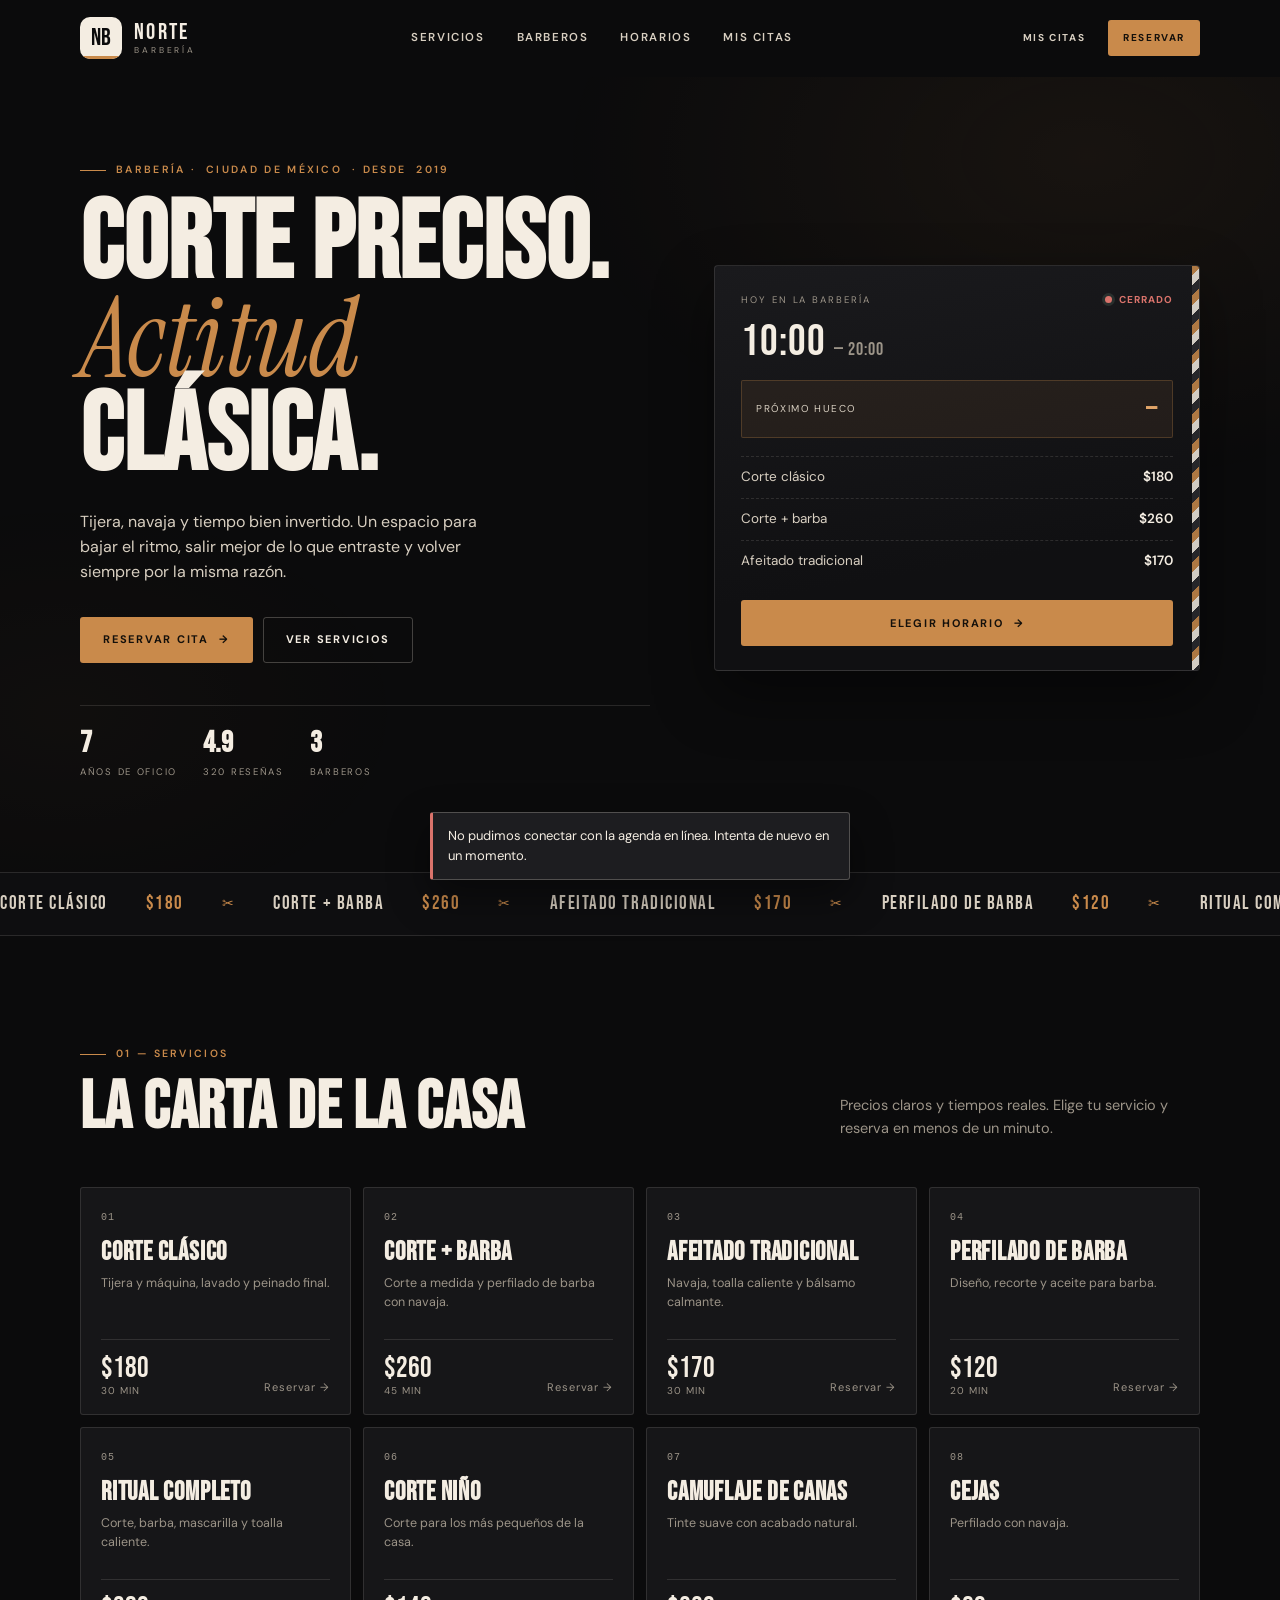
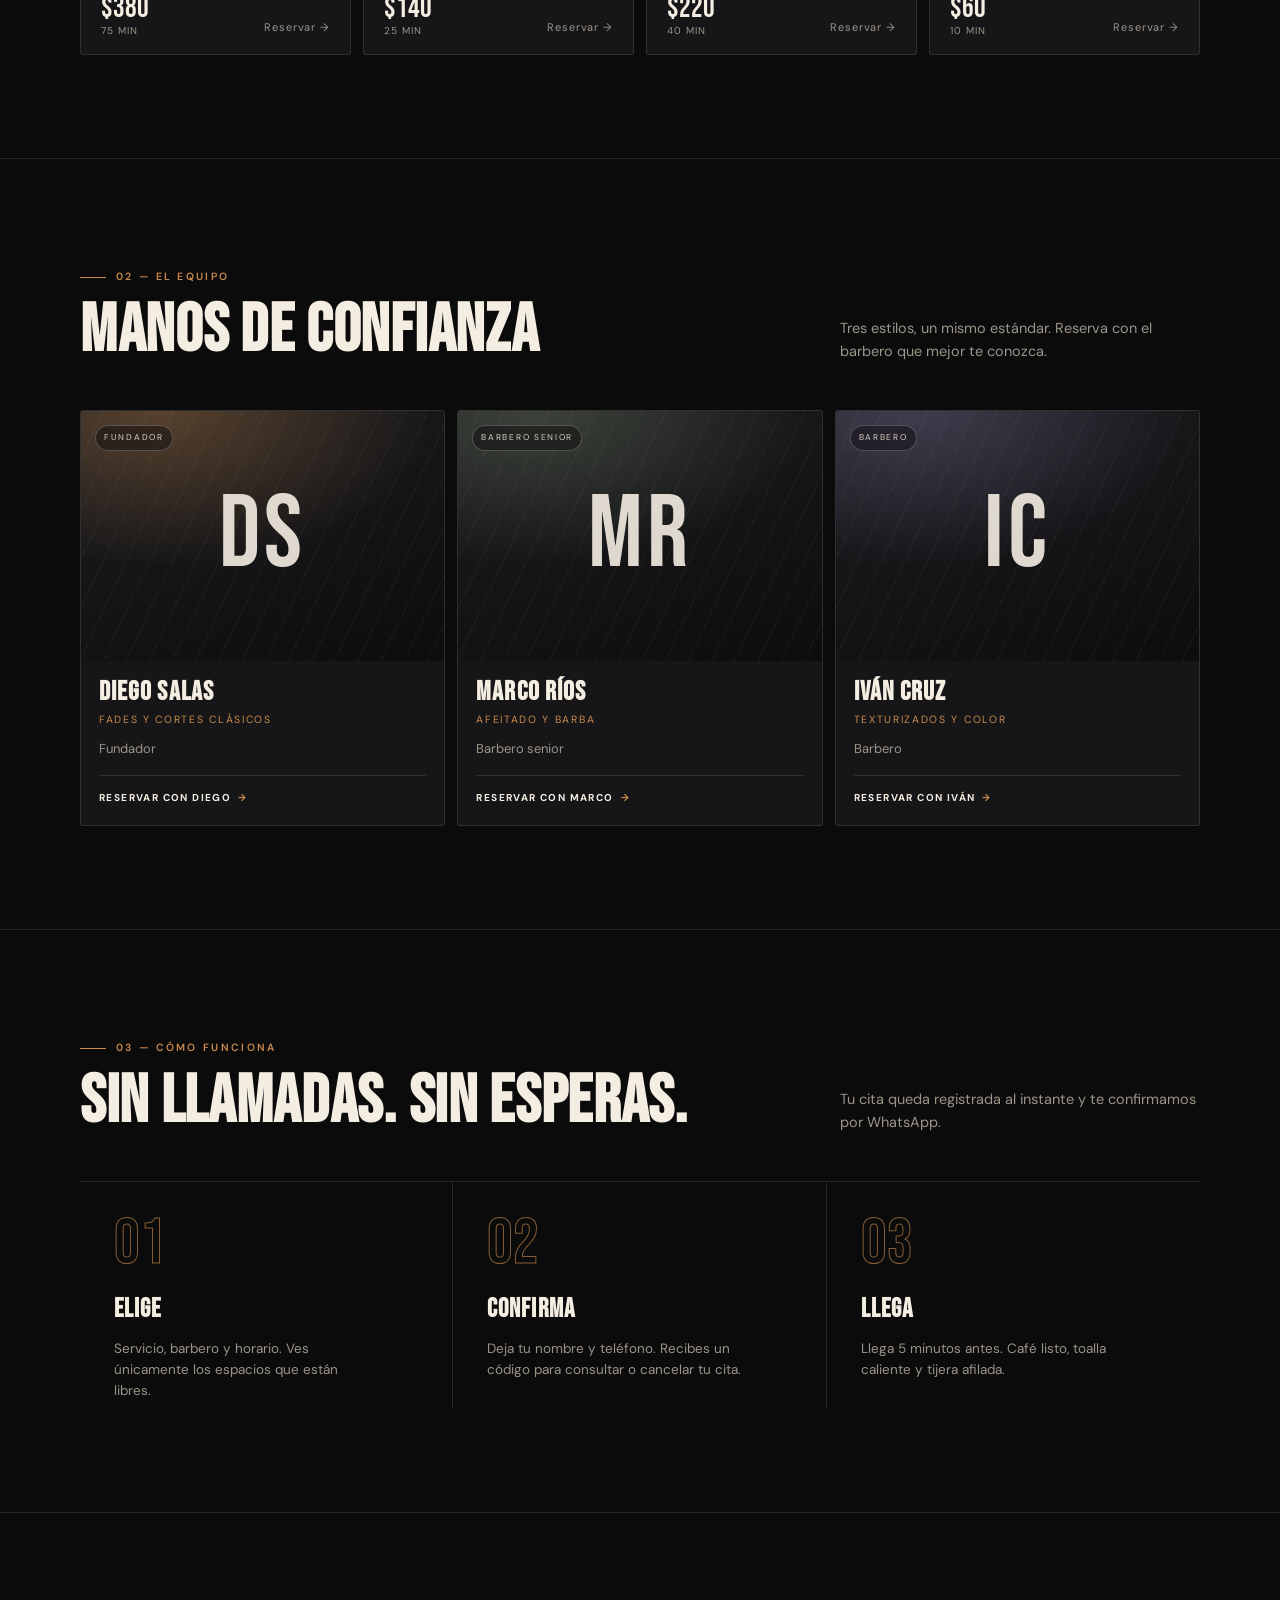
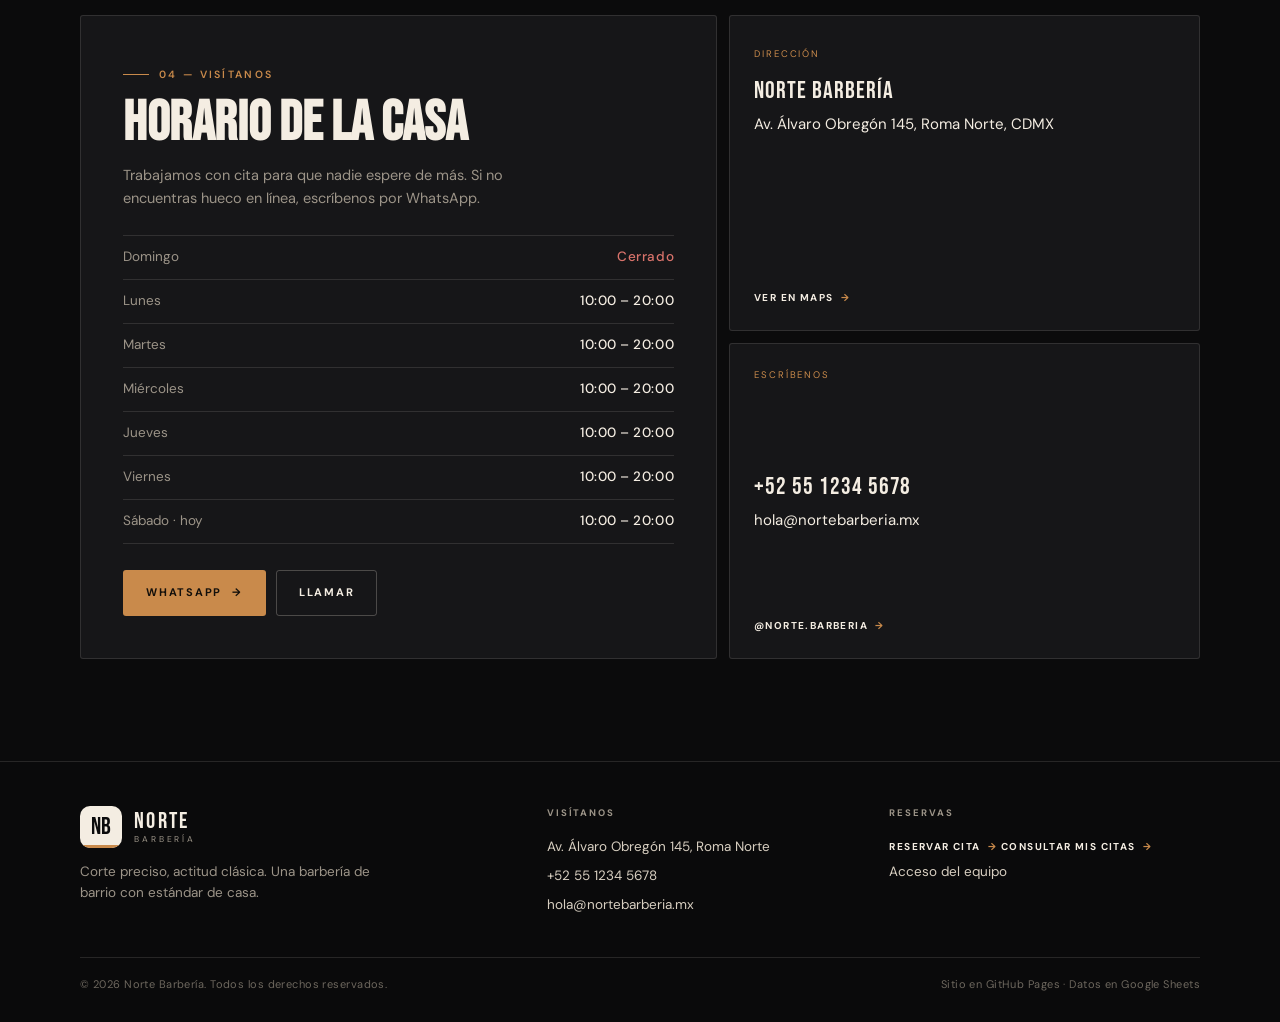
==== index.html @ d514ae1e "Conectar sitio con Google Sheets" ====
<!DOCTYPE html>
<html lang="es">
<head>
  <meta charset="UTF-8">
  <meta name="viewport" content="width=device-width, initial-scale=1, viewport-fit=cover">
  <title>Norte Barbería — Reserva tu corte en Roma Norte, CDMX</title>
  <meta name="description" content="Barbería en Roma Norte. Cortes clásicos, fades, barba y afeitado tradicional. Reserva en línea en menos de un minuto.">
  <meta name="theme-color" content="#0b0b0c">
  <link rel="icon" href="assets/favicon.svg" type="image/svg+xml">
  <link rel="preconnect" href="https://fonts.googleapis.com">
  <link rel="preconnect" href="https://fonts.gstatic.com" crossorigin>
  <link href="https://fonts.googleapis.com/css2?family=Bebas+Neue&family=DM+Sans:wght@300;400;500;600;700&family=Instrument+Serif:ital@0;1&display=swap" rel="stylesheet">
  <link rel="stylesheet" href="css/styles.css?v=20261113">
</head>
<body>
  <a class="sr-only" href="#inicio">Saltar al contenido</a>

  <header class="site-header" id="site-header">
    <div class="container site-header__inner">
      <a class="brand" href="#inicio" aria-label="Norte Barbería, inicio">
        <span class="brand__mark" aria-hidden="true">NB</span>
        <span class="brand__text">
          <span class="brand__name">NORTE</span>
          <span class="brand__sub">BARBERÍA</span>
        </span>
      </a>

      <nav class="site-nav" id="site-nav" aria-label="Navegación principal">
        <a class="site-nav__link" href="#servicios">Servicios</a>
        <a class="site-nav__link" href="#barberos">Barberos</a>
        <a class="site-nav__link" href="#horarios">Horarios</a>
        <button class="site-nav__link" type="button" data-open-lookup>Mis citas</button>
      </nav>

      <div class="header-actions">
        <button class="btn btn--ghost btn--sm" type="button" data-open-lookup>Mis citas</button>
        <button class="btn btn--primary btn--sm" type="button" data-open-booking>Reservar</button>
        <button class="nav-toggle" id="nav-toggle" type="button" aria-label="Abrir menú" aria-expanded="false" aria-controls="site-nav">
          <span aria-hidden="true"></span>
        </button>
      </div>
    </div>
  </header>

  <main>
    <!-- HERO -->
    <section class="hero" id="inicio">
      <div class="container hero__grid">
        <div>
          <span class="eyebrow" data-reveal>Barbería · <span data-config="ciudad">Ciudad de México</span> · desde <span data-config="anio">2019</span></span>
          <h1 class="hero__title" data-reveal>Corte preciso.<br><em>Actitud</em> clásica.</h1>
          <p class="hero__lead" data-reveal>
            Tijera, navaja y tiempo bien invertido. Un espacio para bajar el ritmo,
            salir mejor de lo que entraste y volver siempre por la misma razón.
          </p>
          <div class="hero__actions" data-reveal>
            <button class="btn btn--primary" type="button" data-open-booking>
              Reservar cita <span class="btn__arrow" aria-hidden="true">→</span>
            </button>
            <a class="btn btn--outline" href="#servicios">Ver servicios</a>
          </div>
          <div class="hero__meta" data-reveal>
            <div class="hero__stat"><strong id="stat-years">6</strong><span>Años de oficio</span></div>
            <div class="hero__stat"><strong>4.9</strong><span>320 reseñas</span></div>
            <div class="hero__stat"><strong id="stat-barbers">3</strong><span>Barberos</span></div>
          </div>
        </div>

        <aside class="hero-card" data-reveal aria-label="Estado de la barbería">
          <div class="hero-card__top">
            <span class="hero-card__label">Hoy en la barbería</span>
            <span class="status-dot status-dot--open" id="hero-status">Abierto</span>
          </div>
          <div class="hero-card__hours" id="hero-hours">10:00 <small>— 20:00</small></div>
          <div class="hero-card__next">
            <span>Próximo hueco</span>
            <strong id="hero-next">—</strong>
          </div>
          <div class="hero-card__list" id="hero-services"></div>
          <button class="btn btn--primary btn--block" type="button" data-open-booking>
            Elegir horario <span class="btn__arrow" aria-hidden="true">→</span>
          </button>
        </aside>
      </div>
    </section>

    <!-- TICKER -->
    <div class="ticker" aria-hidden="true">
      <div class="ticker__track" id="ticker-track"></div>
    </div>

    <!-- SERVICIOS -->
    <section class="section" id="servicios">
      <div class="container">
        <div class="section-head">
          <div>
            <span class="eyebrow">01 — Servicios</span>
            <h2>La carta de la casa</h2>
          </div>
          <p>Precios claros y tiempos reales. Elige tu servicio y reserva en menos de un minuto.</p>
        </div>
        <div class="services-grid" id="services-grid" data-reveal></div>
      </div>
    </section>

    <!-- BARBEROS -->
    <section class="section section--line" id="barberos">
      <div class="container">
        <div class="section-head">
          <div>
            <span class="eyebrow">02 — El equipo</span>
            <h2>Manos de confianza</h2>
          </div>
          <p>Tres estilos, un mismo estándar. Reserva con el barbero que mejor te conozca.</p>
        </div>
        <div class="barbers-grid" id="barbers-grid" data-reveal></div>
      </div>
    </section>

    <!-- CÓMO FUNCIONA -->
    <section class="section section--line" id="como-funciona">
      <div class="container">
        <div class="section-head">
          <div>
            <span class="eyebrow">03 — Cómo funciona</span>
            <h2>Sin llamadas. Sin esperas.</h2>
          </div>
          <p>Tu cita queda registrada al instante y te confirmamos por WhatsApp.</p>
        </div>
        <div class="steps" data-reveal>
          <div class="step">
            <div class="step__num">01</div>
            <h3>Elige</h3>
            <p>Servicio, barbero y horario. Ves únicamente los espacios que están libres.</p>
          </div>
          <div class="step">
            <div class="step__num">02</div>
            <h3>Confirma</h3>
            <p>Deja tu nombre y teléfono. Recibes un código para consultar o cancelar tu cita.</p>
          </div>
          <div class="step">
            <div class="step__num">03</div>
            <h3>Llega</h3>
            <p>Llega 5 minutos antes. Café listo, toalla caliente y tijera afilada.</p>
          </div>
        </div>
      </div>
    </section>

    <!-- HORARIOS / CONTACTO -->
    <section class="section section--line" id="horarios">
      <div class="container">
        <div class="contact-grid">
          <div class="contact-panel" data-reveal>
            <span class="eyebrow">04 — Visítanos</span>
            <h2 style="margin-top:14px">Horario de la casa</h2>
            <p>Trabajamos con cita para que nadie espere de más. Si no encuentras hueco en línea, escríbenos por WhatsApp.</p>
            <div class="hours" id="hours-list"></div>
            <div class="contact-actions">
              <a class="btn btn--primary" id="whatsapp-link" href="#" target="_blank" rel="noopener">
                WhatsApp <span class="btn__arrow" aria-hidden="true">→</span>
              </a>
              <a class="btn btn--outline" id="phone-link" href="tel:+525512345678">Llamar</a>
            </div>
          </div>

          <div class="contact-aside" data-reveal>
            <div class="contact-block">
              <div>
                <span class="contact-block__label">Dirección</span>
                <div class="contact-block__value" style="margin-top:8px">
                  <strong>Norte Barbería</strong>
                  <span data-config="direccion">Av. Álvaro Obregón 145, Roma Norte, CDMX</span>
                </div>
              </div>
              <a class="link-arrow" data-config-link="maps" href="https://maps.google.com" target="_blank" rel="noopener">Ver en Maps</a>
            </div>
            <div class="contact-block">
              <span class="contact-block__label">Escríbenos</span>
              <div class="contact-block__value">
                <strong data-config="telefono">+52 55 1234 5678</strong>
                <span data-config="email">hola@nortebarberia.mx</span>
              </div>
              <a class="link-arrow" data-config-link="instagram" href="https://instagram.com" target="_blank" rel="noopener">@norte.barberia</a>
            </div>
          </div>
        </div>
      </div>
    </section>
  </main>

  <footer class="site-footer">
    <div class="container">
      <div class="footer-grid">
        <div class="footer-brand">
          <a class="brand" href="#inicio" aria-label="Norte Barbería">
            <span class="brand__mark" aria-hidden="true">NB</span>
            <span class="brand__text">
              <span class="brand__name">NORTE</span>
              <span class="brand__sub">BARBERÍA</span>
            </span>
          </a>
          <p>Corte preciso, actitud clásica. Una barbería de barrio con estándar de casa.</p>
        </div>
        <div class="footer-col">
          <h4>Visítanos</h4>
          <span data-config="direccion">Av. Álvaro Obregón 145, Roma Norte</span>
          <a href="tel:+525512345678" data-config-link="phone">+52 55 1234 5678</a>
          <a href="mailto:hola@nortebarberia.mx" data-config-link="email">hola@nortebarberia.mx</a>
        </div>
        <div class="footer-col">
          <h4>Reservas</h4>
          <button class="link-arrow" type="button" data-open-booking style="padding:4px 0">Reservar cita</button>
          <button class="link-arrow" type="button" data-open-lookup style="padding:4px 0">Consultar mis citas</button>
          <a href="admin.html">Acceso del equipo</a>
        </div>
      </div>
      <div class="footer-bottom">
        <span>© <span id="year">2026</span> Norte Barbería. Todos los derechos reservados.</span>
        <span>Sitio en GitHub Pages · Datos en Google Sheets</span>
      </div>
    </div>
  </footer>

  <!-- MODAL: RESERVAR -->
  <div class="modal" id="booking-modal" aria-hidden="true">
    <div class="modal__backdrop" data-close-modal></div>
    <div class="modal__dialog" role="dialog" aria-modal="true" aria-labelledby="booking-title">
      <button class="modal__close" type="button" data-close-modal aria-label="Cerrar reserva">
        <svg viewBox="0 0 24 24" fill="none" stroke="currentColor" stroke-width="1.6" aria-hidden="true"><path d="M5 5l14 14M19 5L5 19"/></svg>
      </button>

      <div class="booking">
        <div class="booking__main">
          <div class="stepper" id="booking-stepper">
            <div class="stepper__item" data-step="1"><span class="stepper__bar"></span><span class="stepper__label">Servicio</span></div>
            <div class="stepper__item" data-step="2"><span class="stepper__bar"></span><span class="stepper__label">Día</span></div>
            <div class="stepper__item" data-step="3"><span class="stepper__bar"></span><span class="stepper__label">Hora</span></div>
            <div class="stepper__item" data-step="4"><span class="stepper__bar"></span><span class="stepper__label">Datos</span></div>
          </div>

          <h2 class="booking__title" id="booking-title">Elige tu servicio</h2>
          <p class="booking__sub" id="booking-sub">Precio y duración visibles antes de confirmar.</p>

          <div class="booking__body" id="booking-body"></div>

          <div class="booking__nav" id="booking-nav">
            <button class="btn btn--ghost btn--sm" type="button" id="booking-back">← Atrás</button>
            <span class="booking__nav-total" id="booking-total" aria-live="polite"></span>
            <button class="btn btn--primary btn--sm" type="button" id="booking-next" disabled>Continuar →</button>
          </div>
        </div>

        <aside class="booking__aside">
          <h3>Tu cita</h3>
          <div class="summary" id="booking-summary"></div>
          <p class="summary__note">Sin anticipo. Si necesitas cancelar, puedes hacerlo desde “Mis citas” con el teléfono con el que reservaste.</p>
          <div class="summary__brand">NORTE · BARBERÍA</div>
        </aside>
      </div>
    </div>
  </div>

  <!-- MODAL: MIS CITAS -->
  <div class="modal" id="lookup-modal" aria-hidden="true">
    <div class="modal__backdrop" data-close-modal></div>
    <div class="modal__dialog modal__dialog--sm" role="dialog" aria-modal="true" aria-labelledby="lookup-title">
      <button class="modal__close" type="button" data-close-modal aria-label="Cerrar consulta">
        <svg viewBox="0 0 24 24" fill="none" stroke="currentColor" stroke-width="1.6" aria-hidden="true"><path d="M5 5l14 14M19 5L5 19"/></svg>
      </button>
      <div class="lookup-panel">
        <span class="eyebrow">Consulta</span>
        <h2 class="booking__title" id="lookup-title" style="margin-top:12px">Mis citas</h2>
        <p class="booking__sub">Escribe el teléfono con el que reservaste para ver, cancelar o guardar tu cita.</p>
        <form class="lookup-form" id="lookup-form">
          <label class="sr-only" for="lookup-phone">Teléfono</label>
          <input class="input" id="lookup-phone" name="telefono" type="tel" inputmode="tel" autocomplete="tel" placeholder="55 1234 5678" required>
          <button class="btn btn--primary" type="submit">Buscar</button>
        </form>
        <div id="lookup-results" aria-live="polite"></div>
      </div>
    </div>
  </div>

  <script src="js/config.js?v=20261114"></script>
  <script src="js/ui.js?v=20261113"></script>
  <script src="js/store.js?v=20261113"></script>
  <script src="js/app.js?v=20261113"></script>
</body>
</html>
---- css/styles.css ----
/* ============================================================
   NORTE BARBERÍA — Hoja de estilos
   1. Tokens        5. Cabecera / hero
   2. Base          6. Secciones públicas
   3. Componentes   7. Reservas / modales
   4. Utilidades    8. Panel de administración
   ============================================================ */

/* ---------- 1. Tokens ---------- */
:root {
  --ink: #0b0b0c;
  --ink-2: #111113;
  --surface: #161618;
  --surface-2: #1d1d20;
  --cream: #f4ede2;
  --cream-dim: #d8cfc1;
  --muted: #9c9488;
  --copper: #c98a4b;
  --copper-bright: #e0a468;
  --green: #86ab91;
  --red: #d9736b;
  --line: rgba(244, 237, 226, 0.12);
  --line-strong: rgba(244, 237, 226, 0.24);

  --font-display: "Bebas Neue", "Arial Narrow", Impact, sans-serif;
  --font-body: "DM Sans", ui-sans-serif, system-ui, -apple-system, "Segoe UI", sans-serif;
  --font-serif: "Instrument Serif", Georgia, "Times New Roman", serif;
  --font-mono: ui-monospace, "SFMono-Regular", Menlo, Consolas, monospace;

  --radius: 3px;
  --shadow: 0 24px 60px rgba(0, 0, 0, 0.45);
  --container: 1200px;

  /* Panel admin (tema claro) */
  --paper: #f6f1e8;
  --paper-2: #fbf8f2;
  --card: #ffffff;
  --admin-ink: #171614;
  --admin-muted: #6f6a60;
  --admin-line: #e5dccd;
  --admin-side: #121214;
}

/* ---------- 2. Base ---------- */
*,
*::before,
*::after { box-sizing: border-box; }

html { -webkit-text-size-adjust: 100%; scroll-behavior: smooth; }

body {
  margin: 0;
  background: var(--ink);
  color: var(--cream);
  font-family: var(--font-body);
  font-size: 16px;
  line-height: 1.55;
  -webkit-font-smoothing: antialiased;
}

body.no-scroll { overflow: hidden; }

img, svg { display: block; max-width: 100%; }
a { color: inherit; text-decoration: none; }
button { font: inherit; color: inherit; }
h1, h2, h3, h4, p { margin: 0; }
ul { margin: 0; padding: 0; list-style: none; }

::selection { background: var(--copper); color: var(--ink); }

:focus-visible {
  outline: 2px solid var(--copper-bright);
  outline-offset: 3px;
}

::-webkit-scrollbar { width: 10px; height: 10px; }
::-webkit-scrollbar-track { background: var(--ink); }
::-webkit-scrollbar-thumb { background: #333; border-radius: 20px; border: 2px solid var(--ink); }

/* ---------- 3. Componentes ---------- */
.container {
  width: 100%;
  max-width: var(--container);
  margin-inline: auto;
  padding-inline: clamp(18px, 4vw, 40px);
}

.eyebrow {
  display: inline-flex;
  align-items: center;
  gap: 10px;
  font-size: 10.5px;
  font-weight: 600;
  letter-spacing: 0.22em;
  text-transform: uppercase;
  color: var(--copper);
}
.eyebrow::before {
  content: "";
  width: 26px;
  height: 1px;
  background: var(--copper);
}
.eyebrow--plain::before { display: none; }

.btn {
  display: inline-flex;
  align-items: center;
  justify-content: center;
  gap: 10px;
  min-height: 46px;
  padding: 0 22px;
  border: 1px solid transparent;
  border-radius: var(--radius);
  background: transparent;
  font-size: 11px;
  font-weight: 700;
  letter-spacing: 0.16em;
  text-transform: uppercase;
  cursor: pointer;
  transition: transform 0.18s ease, background 0.18s ease, border-color 0.18s ease, color 0.18s ease;
  white-space: nowrap;
}
.btn:hover { transform: translateY(-1px); }
.btn:active { transform: translateY(0); }
.btn:disabled { opacity: 0.45; cursor: not-allowed; transform: none; }

.btn--primary { background: var(--copper); color: #14100b; }
.btn--primary:hover { background: var(--copper-bright); }

.btn--outline { border-color: var(--line-strong); color: var(--cream); }
.btn--outline:hover { border-color: var(--cream); background: rgba(244, 237, 226, 0.05); }

.btn--ghost { color: var(--cream-dim); padding-inline: 14px; }
.btn--ghost:hover { color: var(--cream); background: rgba(244, 237, 226, 0.06); }

.btn--sm { min-height: 36px; padding: 0 14px; font-size: 10px; }
.btn--block { width: 100%; }

.btn__arrow { transition: transform 0.18s ease; }
.btn:hover .btn__arrow { transform: translateX(3px); }

.field { display: flex; flex-direction: column; gap: 6px; }
.field label,
.field__label {
  font-size: 10px;
  font-weight: 700;
  letter-spacing: 0.16em;
  text-transform: uppercase;
  color: var(--muted);
}
.input,
.select,
.textarea {
  width: 100%;
  min-height: 46px;
  padding: 0 13px;
  border: 1px solid var(--line);
  border-radius: var(--radius);
  background: rgba(244, 237, 226, 0.03);
  color: var(--cream);
  font-family: inherit;
  font-size: 14.5px;
  transition: border-color 0.16s ease, background 0.16s ease;
}
.textarea { padding: 12px 13px; min-height: 96px; resize: vertical; }
.input::placeholder, .textarea::placeholder { color: #6d675e; }
.input:focus, .select:focus, .textarea:focus {
  outline: none;
  border-color: var(--copper);
  background: rgba(244, 237, 226, 0.06);
}
.select { appearance: none; background-image: linear-gradient(45deg, transparent 50%, var(--muted) 50%), linear-gradient(135deg, var(--muted) 50%, transparent 50%); background-position: calc(100% - 18px) 20px, calc(100% - 13px) 20px; background-size: 5px 5px; background-repeat: no-repeat; padding-right: 34px; }
.select option { background: var(--surface); color: var(--cream); }
.field__error { font-size: 12px; color: var(--red); min-height: 0; }
.input[aria-invalid="true"], .textarea[aria-invalid="true"] { border-color: var(--red); }

.form-grid { display: grid; grid-template-columns: 1fr 1fr; gap: 14px; }
.field--full { grid-column: 1 / -1; }
.field-hint { font-size: 12px; color: var(--muted); }

/* ---------- 4. Utilidades ---------- */
.section { padding-block: clamp(64px, 8vw, 104px); }
section[id] { scroll-margin-top: 92px; }
.section--tight { padding-block: clamp(48px, 6vw, 72px); }
.section--line { border-top: 1px solid var(--line); }
.section-head {
  display: flex;
  justify-content: space-between;
  align-items: flex-end;
  gap: clamp(20px, 4vw, 56px);
  margin-bottom: clamp(28px, 4vw, 48px);
  flex-wrap: wrap;
}
.section-head h2 {
  font-family: var(--font-display);
  font-size: clamp(42px, 5.4vw, 68px);
  line-height: 0.92;
  letter-spacing: 0.01em;
  text-transform: uppercase;
  margin-top: 14px;
}
.section-head p { max-width: 360px; color: var(--muted); font-size: 14.5px; }
.sr-only {
  position: absolute; width: 1px; height: 1px; padding: 0; margin: -1px;
  overflow: hidden; clip: rect(0, 0, 0, 0); white-space: nowrap; border: 0;
}
.mono { font-family: var(--font-mono); font-size: 12px; letter-spacing: 0.04em; }
.muted { color: var(--muted); }
.copper { color: var(--copper); }

[data-reveal] {
  opacity: 0;
  transform: translateY(18px);
  transition: opacity 0.7s cubic-bezier(0.22, 1, 0.36, 1), transform 0.7s cubic-bezier(0.22, 1, 0.36, 1);
}
[data-reveal].is-visible { opacity: 1; transform: none; }

/* ---------- 5. Cabecera / hero ---------- */
.site-header {
  position: sticky;
  top: 0;
  z-index: 50;
  border-bottom: 1px solid transparent;
  transition: background 0.25s ease, border-color 0.25s ease, backdrop-filter 0.25s ease;
}
.site-header.is-scrolled {
  background: rgba(11, 11, 12, 0.86);
  backdrop-filter: blur(14px);
  border-bottom-color: var(--line);
}
.site-header__inner {
  display: flex;
  align-items: center;
  justify-content: space-between;
  gap: 20px;
  min-height: 76px;
}
.brand { display: inline-flex; align-items: center; gap: 12px; }
.brand__mark {
  width: 42px; height: 42px;
  display: grid; place-items: center;
  border-radius: 10px;
  background: var(--cream);
  color: var(--ink);
  font-family: var(--font-display);
  font-size: 24px;
  letter-spacing: 0.02em;
  position: relative;
  overflow: hidden;
  flex: none;
}
.brand__mark::after {
  content: "";
  position: absolute; left: 0; right: 0; bottom: 0; height: 3px;
  background: var(--copper);
}
.brand__text { display: flex; flex-direction: column; line-height: 1; }
.brand__name {
  font-family: var(--font-display);
  font-size: 23px;
  letter-spacing: 0.1em;
}
.brand__sub {
  font-size: 8.5px;
  letter-spacing: 0.34em;
  color: var(--muted);
  margin-top: 3px;
}
.site-nav { display: flex; align-items: center; gap: 4px; }
.site-nav__link {
  padding: 10px 14px;
  font-size: 11.5px;
  font-weight: 600;
  letter-spacing: 0.14em;
  text-transform: uppercase;
  color: var(--cream-dim);
  border-radius: var(--radius);
  transition: color 0.16s ease, background 0.16s ease;
}
.site-nav__link:hover { color: var(--cream); background: rgba(244, 237, 226, 0.06); }
button.site-nav__link { border: 0; background: none; cursor: pointer; text-align: left; }
.header-actions { display: flex; align-items: center; gap: 8px; }
.nav-toggle {
  display: none;
  width: 44px; height: 44px;
  border: 1px solid var(--line);
  border-radius: var(--radius);
  background: transparent;
  cursor: pointer;
  place-items: center;
}
.nav-toggle span { display: block; width: 18px; height: 1.5px; background: var(--cream); position: relative; }
.nav-toggle span::before, .nav-toggle span::after {
  content: ""; position: absolute; left: 0; width: 18px; height: 1.5px; background: var(--cream);
}
.nav-toggle span::before { top: -6px; }
.nav-toggle span::after { top: 6px; }

.hero {
  position: relative;
  overflow: hidden;
  padding-top: clamp(40px, 6vw, 84px);
  padding-bottom: clamp(48px, 7vw, 96px);
}
.hero::before {
  content: "";
  position: absolute;
  inset: 0;
  pointer-events: none;
  opacity: 0.5;
  background:
    radial-gradient(60% 60% at 85% 10%, rgba(201, 138, 75, 0.14), transparent 70%),
    radial-gradient(40% 40% at 5% 80%, rgba(201, 138, 75, 0.06), transparent 70%);
}
.hero__grid {
  position: relative;
  display: grid;
  grid-template-columns: 1.08fr 0.92fr;
  gap: clamp(32px, 5vw, 72px);
  align-items: center;
}
.hero__title {
  font-family: var(--font-display);
  font-size: clamp(58px, 8.6vw, 126px);
  line-height: 0.85;
  letter-spacing: 0.005em;
  text-transform: uppercase;
  margin-top: 20px;
}
.hero__title em {
  font-family: var(--font-serif);
  font-style: italic;
  font-weight: 400;
  text-transform: none;
  color: var(--copper);
  letter-spacing: -0.01em;
}
.hero__lead {
  margin-top: 26px;
  max-width: 430px;
  color: var(--cream-dim);
  font-size: 16px;
}
.hero__actions { display: flex; flex-wrap: wrap; gap: 10px; margin-top: 32px; }
.hero__meta {
  display: flex;
  flex-wrap: wrap;
  gap: 26px;
  margin-top: 42px;
  padding-top: 22px;
  border-top: 1px solid var(--line);
}
.hero__stat strong {
  display: block;
  font-family: var(--font-display);
  font-size: 30px;
  line-height: 1;
  color: var(--cream);
}
.hero__stat span {
  font-size: 9.5px;
  letter-spacing: 0.18em;
  text-transform: uppercase;
  color: var(--muted);
}

.hero-card {
  position: relative;
  background: linear-gradient(170deg, #1a1a1d, #101012 70%);
  border: 1px solid var(--line);
  border-radius: 4px;
  padding: 26px 26px 24px;
  box-shadow: var(--shadow);
  overflow: hidden;
}
.hero-card::before {
  content: "";
  position: absolute;
  top: 0; bottom: 0; right: 0;
  width: 7px;
  background: repeating-linear-gradient(135deg, var(--copper) 0 7px, #f4ede2 7px 14px, #2a2a2e 14px 21px);
  opacity: 0.85;
}
.hero-card__top { display: flex; justify-content: space-between; align-items: center; gap: 12px; }
.hero-card__label {
  font-size: 9.5px;
  letter-spacing: 0.2em;
  text-transform: uppercase;
  color: var(--muted);
}
.status-dot {
  display: inline-flex; align-items: center; gap: 7px;
  font-size: 10px; font-weight: 700; letter-spacing: 0.1em; text-transform: uppercase;
}
.status-dot::before { content: ""; width: 7px; height: 7px; border-radius: 50%; background: currentColor; box-shadow: 0 0 0 3px rgba(134, 171, 145, 0.16); }
.status-dot--open { color: var(--green); }
.status-dot--closed { color: var(--red); }
.hero-card__hours {
  font-family: var(--font-display);
  font-size: 44px;
  line-height: 1;
  margin-top: 12px;
  letter-spacing: 0.02em;
}
.hero-card__hours small { font-size: 18px; color: var(--muted); letter-spacing: 0.06em; }
.hero-card__next {
  display: flex; align-items: center; justify-content: space-between; gap: 10px;
  margin-top: 16px; padding: 12px 14px;
  background: rgba(201, 138, 75, 0.09);
  border: 1px solid rgba(201, 138, 75, 0.26);
  border-radius: 2px;
}
.hero-card__next span { font-size: 10px; letter-spacing: 0.14em; text-transform: uppercase; color: var(--cream-dim); }
.hero-card__next strong { font-family: var(--font-display); font-size: 21px; color: var(--copper-bright); letter-spacing: 0.04em; }
.hero-card__list { margin-top: 18px; }
.hero-card__row {
  display: flex; justify-content: space-between; align-items: baseline; gap: 12px;
  padding: 10px 0;
  border-top: 1px dashed var(--line);
  font-size: 13.5px;
}
.hero-card__row span { color: var(--cream-dim); }
.hero-card__row b { font-weight: 600; color: var(--cream); }
.hero-card .btn { margin-top: 18px; }

/* ---------- 6. Secciones públicas ---------- */
.ticker {
  border-top: 1px solid var(--line);
  border-bottom: 1px solid var(--line);
  overflow: hidden;
  padding: 16px 0;
  background: #0e0e10;
}
.ticker__track {
  display: flex;
  width: max-content;
  gap: 38px;
  animation: ticker 42s linear infinite;
}
.ticker:hover .ticker__track { animation-play-state: paused; }
.ticker__item {
  display: inline-flex;
  align-items: center;
  gap: 38px;
  font-family: var(--font-display);
  font-size: 19px;
  letter-spacing: 0.08em;
  color: var(--cream-dim);
  white-space: nowrap;
}
.ticker__item::after { content: "✂"; font-size: 14px; color: var(--copper); }
.ticker__item b { color: var(--copper); font-weight: 400; }
@keyframes ticker { to { transform: translateX(-50%); } }

.services-grid {
  display: grid;
  grid-template-columns: repeat(4, minmax(0, 1fr));
  gap: 12px;
}
.service-card {
  display: flex;
  flex-direction: column;
  min-height: 228px;
  padding: 22px 20px 18px;
  background: var(--surface);
  border: 1px solid var(--line);
  border-radius: var(--radius);
  position: relative;
  transition: border-color 0.2s ease, transform 0.2s ease, background 0.2s ease;
}
.service-card:hover { border-color: rgba(201, 138, 75, 0.55); transform: translateY(-3px); background: #19191c; }
.service-card__num {
  font-family: var(--font-mono);
  font-size: 10px;
  color: var(--muted);
  letter-spacing: 0.1em;
}
.service-card h3 {
  font-family: var(--font-display);
  font-size: 26px;
  letter-spacing: 0.03em;
  line-height: 1;
  margin-top: 14px;
  text-transform: uppercase;
}
.service-card p {
  margin-top: 8px;
  font-size: 12.5px;
  color: var(--muted);
  flex: 1;
}
.service-card__foot {
  display: flex;
  align-items: flex-end;
  justify-content: space-between;
  gap: 10px;
  margin-top: 18px;
  padding-top: 14px;
  border-top: 1px solid var(--line);
}
.service-card__price { font-family: var(--font-display); font-size: 29px; line-height: 1; }
.service-card__price small { font-family: var(--font-body); font-size: 10px; color: var(--muted); letter-spacing: 0.1em; display: block; margin-top: 3px; text-transform: uppercase; }
.service-card__time { font-size: 11px; color: var(--muted); letter-spacing: 0.08em; }
.service-card__cta {
  position: absolute; inset: 0;
  border: 0; background: transparent; cursor: pointer;
  border-radius: var(--radius);
}
.service-card__cta:focus-visible { outline: 2px solid var(--copper-bright); outline-offset: 2px; }

.barbers-grid { display: grid; grid-template-columns: repeat(3, minmax(0, 1fr)); gap: 12px; }
.barber-card {
  background: var(--surface);
  border: 1px solid var(--line);
  border-radius: var(--radius);
  overflow: hidden;
  transition: border-color 0.2s ease, transform 0.2s ease;
}
.barber-card:hover { border-color: rgba(201, 138, 75, 0.45); transform: translateY(-3px); }
.barber-card__art {
  position: relative;
  height: 250px;
  display: grid;
  place-items: center;
  overflow: hidden;
  background:
    radial-gradient(120% 100% at 22% 0%, color-mix(in srgb, var(--barber-color, #c98a4b) 34%, transparent), transparent 62%),
    linear-gradient(160deg, #1d1d20, #0d0d0f);
}
.barber-card__art::after {
  content: "";
  position: absolute; inset: 0;
  background: repeating-linear-gradient(115deg, transparent 0 20px, rgba(244, 237, 226, 0.045) 20px 21px);
}
.barber-card__initials {
  font-family: var(--font-display);
  font-size: clamp(72px, 8vw, 104px);
  letter-spacing: 0.04em;
  color: rgba(244, 237, 226, 0.9);
  position: relative;
  z-index: 1;
}
.barber-card__tag {
  position: absolute;
  top: 14px; left: 14px;
  z-index: 2;
  font-size: 8.5px;
  letter-spacing: 0.2em;
  text-transform: uppercase;
  color: var(--cream-dim);
  border: 1px solid var(--line-strong);
  padding: 5px 8px;
  border-radius: 999px;
  background: rgba(11, 11, 12, 0.45);
  backdrop-filter: blur(4px);
}
.barber-card__body { padding: 18px 18px 20px; }
.barber-card__body h3 { font-family: var(--font-display); font-size: 27px; letter-spacing: 0.04em; line-height: 1; text-transform: uppercase; }
.barber-card__role { font-size: 10.5px; letter-spacing: 0.16em; text-transform: uppercase; color: var(--copper); margin-top: 6px; }
.barber-card__spec { font-size: 13px; color: var(--muted); margin-top: 10px; }
.barber-card__foot { display: flex; justify-content: space-between; align-items: center; gap: 10px; margin-top: 16px; padding-top: 14px; border-top: 1px solid var(--line); }
.link-arrow {
  display: inline-flex; align-items: center; gap: 7px;
  font-size: 10px; font-weight: 700; letter-spacing: 0.14em; text-transform: uppercase;
  color: var(--cream); background: none; border: 0; padding: 0; cursor: pointer;
}
.link-arrow::after { content: "→"; color: var(--copper); transition: transform 0.18s ease; }
.link-arrow:hover::after { transform: translateX(4px); }

.steps { display: grid; grid-template-columns: repeat(3, minmax(0, 1fr)); gap: 0; border-top: 1px solid var(--line); }
.step {
  padding: 30px clamp(18px, 3vw, 34px) 8px;
  border-right: 1px solid var(--line);
  position: relative;
}
.step:last-child { border-right: 0; }
.step__num {
  font-family: var(--font-display);
  font-size: 64px;
  line-height: 1;
  color: transparent;
  -webkit-text-stroke: 1px rgba(201, 138, 75, 0.65);
}
.step h3 { font-family: var(--font-display); font-size: 26px; letter-spacing: 0.04em; text-transform: uppercase; margin-top: 14px; }
.step p { font-size: 13.5px; color: var(--muted); margin-top: 8px; max-width: 260px; }

.contact-grid { display: grid; grid-template-columns: 1.15fr 0.85fr; gap: 12px; }
.contact-panel {
  background: var(--surface);
  border: 1px solid var(--line);
  border-radius: var(--radius);
  padding: clamp(24px, 4vw, 42px);
}
.contact-panel h2 { font-family: var(--font-display); font-size: clamp(38px, 4.6vw, 56px); line-height: 0.95; text-transform: uppercase; }
.contact-panel p { color: var(--muted); margin-top: 14px; max-width: 420px; font-size: 14.5px; }
.hours { margin-top: 26px; border-top: 1px solid var(--line); }
.hours__row { display: flex; justify-content: space-between; gap: 20px; padding: 11px 0; border-bottom: 1px solid var(--line); font-size: 13.5px; }
.hours__row span { color: var(--muted); }
.hours__row b { font-weight: 500; letter-spacing: 0.04em; }
.hours__row--closed b { color: var(--red); }
.contact-actions { display: flex; flex-wrap: wrap; gap: 10px; margin-top: 26px; }
.contact-aside { display: flex; flex-direction: column; gap: 12px; }
.contact-block { flex: 1; background: var(--surface); border: 1px solid var(--line); border-radius: var(--radius); padding: 24px; display: flex; flex-direction: column; justify-content: space-between; gap: 18px; }
.contact-block__label { font-size: 9.5px; letter-spacing: 0.2em; text-transform: uppercase; color: var(--copper); }
.contact-block__value { font-size: 15px; line-height: 1.5; }
.contact-block__value strong { display: block; font-family: var(--font-display); font-size: 24px; letter-spacing: 0.04em; font-weight: 400; margin-bottom: 4px; }

.site-footer { border-top: 1px solid var(--line); padding-block: 44px 28px; background: #0a0a0b; }
.footer-grid { display: grid; grid-template-columns: 1.4fr 1fr 1fr; gap: 32px; }
.footer-brand p { color: var(--muted); font-size: 13.5px; max-width: 300px; margin-top: 14px; }
.footer-col h4 { font-size: 9.5px; letter-spacing: 0.2em; text-transform: uppercase; color: var(--muted); margin-bottom: 12px; }
.footer-col a, .footer-col span { display: block; font-size: 13.5px; color: var(--cream-dim); padding: 4px 0; }
.footer-col a:hover { color: var(--copper); }
.footer-bottom {
  display: flex; justify-content: space-between; gap: 16px; flex-wrap: wrap;
  margin-top: 38px; padding-top: 18px; border-top: 1px solid var(--line);
  font-size: 11px; color: #6d675e; letter-spacing: 0.04em;
}
.footer-bottom a { color: var(--muted); }
.footer-bottom a:hover { color: var(--copper); }

/* ---------- 7. Reservas / modales ---------- */
.modal { position: fixed; inset: 0; z-index: 100; display: none; }
.modal.is-open { display: grid; place-items: center; }
.modal__backdrop {
  position: absolute; inset: 0;
  background: rgba(5, 5, 6, 0.74);
  backdrop-filter: blur(7px);
  animation: fade-in 0.2s ease;
}
.modal__dialog {
  position: relative;
  width: min(1060px, calc(100vw - 28px));
  max-height: calc(100vh - 40px);
  overflow: auto;
  background: var(--ink-2);
  border: 1px solid var(--line-strong);
  border-radius: 4px;
  box-shadow: 0 50px 120px rgba(0, 0, 0, 0.7);
  animation: modal-in 0.24s cubic-bezier(0.22, 1, 0.36, 1);
}
.modal__dialog--sm { width: min(640px, calc(100vw - 28px)); }
.modal__close {
  position: absolute;
  top: 14px; right: 14px;
  z-index: 5;
  width: 38px; height: 38px;
  display: grid; place-items: center;
  border: 1px solid var(--line);
  border-radius: 50%;
  background: rgba(11, 11, 12, 0.65);
  color: var(--cream);
  cursor: pointer;
  backdrop-filter: blur(6px);
  transition: background 0.16s ease, border-color 0.16s ease;
}
.modal__close:hover { background: var(--surface-2); border-color: var(--line-strong); }
.modal__close svg { width: 14px; height: 14px; }

.booking { display: grid; grid-template-columns: 1.15fr 0.85fr; min-height: 600px; }
.booking__main { padding: clamp(22px, 3.4vw, 38px); display: flex; flex-direction: column; min-width: 0; }
.booking__aside {
  background: var(--cream);
  color: var(--ink);
  padding: clamp(22px, 3.2vw, 34px);
  display: flex;
  flex-direction: column;
  position: relative;
  overflow: hidden;
}
.booking__aside::after {
  content: "";
  position: absolute;
  left: 0; right: 0; bottom: 0; height: 8px;
  background: repeating-linear-gradient(135deg, var(--copper) 0 8px, #f4ede2 8px 16px, #191919 16px 24px);
  opacity: 0.9;
}
.booking__aside h3 { font-family: var(--font-display); font-size: 32px; line-height: 1; text-transform: uppercase; letter-spacing: 0.03em; }
.booking__aside .summary { margin-top: 22px; }
.summary__row {
  display: flex; justify-content: space-between; gap: 14px;
  padding: 11px 0;
  border-bottom: 1px solid rgba(11, 11, 12, 0.14);
  font-size: 13.5px;
}
.summary__row span { color: #6f675a; }
.summary__row b { font-weight: 600; text-align: right; }
.summary__total {
  display: flex; justify-content: space-between; align-items: flex-end; gap: 14px;
  margin-top: 22px; padding-top: 18px;
  border-top: 2px solid rgba(11, 11, 12, 0.8);
}
.summary__total span { font-size: 9.5px; letter-spacing: 0.2em; text-transform: uppercase; color: #6f675a; }
.summary__total strong { font-family: var(--font-display); font-size: 46px; line-height: 0.9; letter-spacing: 0.02em; }
.summary__note { margin-top: 18px; font-size: 11.5px; line-height: 1.6; color: #6f675a; }
.summary__brand { margin-top: auto; padding-top: 26px; font-family: var(--font-display); font-size: 15px; letter-spacing: 0.18em; color: #8a8072; }

.stepper { display: flex; gap: 6px; margin-bottom: 26px; }
.stepper__item { flex: 1; display: flex; flex-direction: column; gap: 7px; }
.stepper__bar { height: 2px; background: var(--line); transition: background 0.2s ease; }
.stepper__item.is-done .stepper__bar, .stepper__item.is-active .stepper__bar { background: var(--copper); }
.stepper__label { font-size: 8.5px; letter-spacing: 0.16em; text-transform: uppercase; color: var(--muted); }
.stepper__item.is-active .stepper__label { color: var(--cream); }
.stepper__item.is-done .stepper__label { color: var(--copper); }

.booking__title { font-family: var(--font-display); font-size: clamp(30px, 3.4vw, 40px); line-height: 1; text-transform: uppercase; letter-spacing: 0.02em; }
.booking__sub { font-size: 13px; color: var(--muted); margin-top: 8px; }
.booking__body { margin-top: 22px; flex: 1; }
.booking__nav { display: flex; align-items: center; justify-content: space-between; gap: 10px; margin-top: 26px; padding-top: 18px; border-top: 1px solid var(--line); }
.booking__nav-total { display: none; text-align: center; font-size: 11px; font-weight: 700; letter-spacing: 0.08em; text-transform: uppercase; color: var(--cream-dim); }
.booking__nav-total b { display: block; font-family: var(--font-display); font-size: 20px; letter-spacing: 0.04em; color: var(--cream); }

.option-grid { display: grid; grid-template-columns: 1fr 1fr; gap: 8px; }
.option {
  text-align: left;
  border: 1px solid var(--line);
  background: var(--surface);
  border-radius: var(--radius);
  padding: 14px 15px;
  cursor: pointer;
  transition: border-color 0.16s ease, background 0.16s ease;
  position: relative;
}
.option:hover { border-color: var(--line-strong); background: #1b1b1e; }
.option[aria-pressed="true"] { border-color: var(--copper); background: rgba(201, 138, 75, 0.1); }
.option[aria-pressed="true"]::after {
  content: "✓";
  position: absolute; top: 10px; right: 12px;
  color: var(--copper); font-size: 12px;
}
.option__title { font-size: 14px; font-weight: 600; padding-right: 18px; }
.option__meta { display: flex; justify-content: space-between; gap: 10px; margin-top: 8px; font-size: 11.5px; color: var(--muted); }
.option__meta b { color: var(--cream); font-weight: 600; }
.option--barber { display: flex; align-items: center; gap: 12px; }
.option--barber .avatar { flex: none; }
.option--barber .option__title { margin: 0; }
.option--barber .option__sub { font-size: 11.5px; color: var(--muted); margin-top: 2px; }
.option--barber[aria-pressed="true"]::after { top: 50%; transform: translateY(-50%); }

.avatar {
  width: 42px; height: 42px;
  border-radius: 50%;
  display: grid; place-items: center;
  font-family: var(--font-display);
  font-size: 17px;
  letter-spacing: 0.04em;
  color: #14100b;
  background: var(--copper);
  flex: none;
}
.avatar--lg { width: 64px; height: 64px; font-size: 24px; }

.date-strip { display: flex; gap: 7px; overflow-x: auto; padding-bottom: 8px; margin-top: 18px; scrollbar-width: thin; }
.date-chip {
  flex: none;
  width: 62px;
  padding: 10px 4px 9px;
  border: 1px solid var(--line);
  border-radius: var(--radius);
  background: var(--surface);
  text-align: center;
  cursor: pointer;
  transition: border-color 0.16s ease, background 0.16s ease;
}
.date-chip:hover:not(:disabled) { border-color: var(--line-strong); }
.date-chip[aria-pressed="true"] { background: var(--copper); border-color: var(--copper); color: #14100b; }
.date-chip:disabled { opacity: 0.3; cursor: not-allowed; }
.date-chip__dow { display: block; font-size: 8.5px; letter-spacing: 0.14em; text-transform: uppercase; opacity: 0.7; }
.date-chip__day { display: block; font-family: var(--font-display); font-size: 24px; line-height: 1.1; }
.date-chip__mon { display: block; font-size: 8.5px; letter-spacing: 0.1em; text-transform: uppercase; opacity: 0.7; }

.slot-group { margin-top: 20px; }
.slot-group__label { font-size: 9px; letter-spacing: 0.18em; text-transform: uppercase; color: var(--muted); margin-bottom: 8px; }
.slot-grid { display: grid; grid-template-columns: repeat(4, 1fr); gap: 6px; }
.slot {
  min-height: 40px;
  border: 1px solid var(--line);
  border-radius: var(--radius);
  background: var(--surface);
  font-size: 13px;
  letter-spacing: 0.04em;
  cursor: pointer;
  transition: border-color 0.16s ease, background 0.16s ease, color 0.16s ease;
  font-variant-numeric: tabular-nums;
}
.slot:hover { border-color: var(--copper); }
.slot[aria-pressed="true"] { background: var(--copper); border-color: var(--copper); color: #14100b; font-weight: 700; }

.empty-state {
  padding: 28px 20px;
  border: 1px dashed var(--line-strong);
  border-radius: var(--radius);
  text-align: center;
  color: var(--muted);
  font-size: 13.5px;
}
.empty-state strong { display: block; color: var(--cream); font-size: 15px; margin-bottom: 4px; }

.skeleton { background: linear-gradient(90deg, #1a1a1d 25%, #232327 50%, #1a1a1d 75%); background-size: 200% 100%; animation: shimmer 1.2s infinite; border-radius: 2px; }
.skeleton--slot { height: 40px; }
@keyframes shimmer { to { background-position: -200% 0; } }

.booking-success { text-align: center; padding: 26px 10px 10px; display: flex; flex-direction: column; align-items: center; }
.success-check {
  width: 64px; height: 64px;
  border-radius: 50%;
  display: grid; place-items: center;
  border: 1px solid rgba(134, 171, 145, 0.5);
  background: rgba(134, 171, 145, 0.1);
  color: var(--green);
  margin-bottom: 18px;
}
.success-check svg { width: 26px; height: 26px; }
.booking-success h3 { font-family: var(--font-display); font-size: 36px; text-transform: uppercase; letter-spacing: 0.03em; line-height: 1; }
.booking-success p { color: var(--muted); font-size: 13.5px; margin-top: 10px; max-width: 340px; }
.success-ticket {
  width: 100%;
  max-width: 380px;
  margin-top: 22px;
  border: 1px solid var(--line);
  background: var(--surface);
  border-radius: var(--radius);
  text-align: left;
}
.success-ticket__row { display: flex; justify-content: space-between; gap: 16px; padding: 11px 15px; border-bottom: 1px solid var(--line); font-size: 13px; }
.success-ticket__row:last-child { border-bottom: 0; }
.success-ticket__row span { color: var(--muted); }
.success-ticket__row b { font-weight: 600; text-align: right; }
.success-code { font-family: var(--font-mono); letter-spacing: 0.12em; color: var(--copper-bright); }
.success-actions { display: flex; flex-wrap: wrap; gap: 8px; justify-content: center; margin-top: 22px; }

.lookup-panel { padding: clamp(24px, 4vw, 34px); }
.lookup-form { display: flex; gap: 8px; margin-top: 22px; }
.lookup-form .input { flex: 1; }
.appointments-list { margin-top: 22px; display: flex; flex-direction: column; gap: 8px; }
.appt-card { border: 1px solid var(--line); border-radius: var(--radius); background: var(--surface); padding: 14px 16px; }
.appt-card__top { display: flex; justify-content: space-between; gap: 12px; align-items: flex-start; }
.appt-card__date { font-family: var(--font-display); font-size: 22px; line-height: 1; letter-spacing: 0.03em; }
.appt-card__service { font-size: 13.5px; margin-top: 6px; }
.appt-card__meta { font-size: 11.5px; color: var(--muted); margin-top: 4px; }
.appt-card__foot { display: flex; justify-content: space-between; align-items: center; gap: 12px; margin-top: 12px; padding-top: 10px; border-top: 1px dashed var(--line); }
.appt-card__code { font-family: var(--font-mono); font-size: 10.5px; color: var(--muted); letter-spacing: 0.1em; }
.appt-card--past { opacity: 0.62; }

.pill {
  display: inline-flex; align-items: center; gap: 5px;
  font-size: 9.5px; font-weight: 700; letter-spacing: 0.1em; text-transform: uppercase;
  padding: 4px 8px; border-radius: 999px; border: 1px solid transparent; white-space: nowrap;
}
.pill--pendiente { background: rgba(201, 138, 75, 0.14); color: #e3b37d; border-color: rgba(201, 138, 75, 0.3); }
.pill--confirmada { background: rgba(134, 171, 145, 0.14); color: #a9cbb4; border-color: rgba(134, 171, 145, 0.3); }
.pill--completada { background: rgba(126, 158, 197, 0.14); color: #a9c2de; border-color: rgba(126, 158, 197, 0.3); }
.pill--cancelada { background: rgba(217, 115, 107, 0.13); color: #e8a29b; border-color: rgba(217, 115, 107, 0.3); }
.pill--no_asistio { background: rgba(244, 237, 226, 0.07); color: #b3aa9d; border-color: var(--line); }

/* Toast */
.toast-stack { position: fixed; bottom: 20px; left: 50%; transform: translateX(-50%); z-index: 200; display: flex; flex-direction: column; gap: 8px; width: min(420px, calc(100vw - 32px)); pointer-events: none; }
.toast {
  display: flex; align-items: flex-start; gap: 10px;
  padding: 13px 15px;
  background: #1d1d20;
  border: 1px solid var(--line-strong);
  border-left: 3px solid var(--copper);
  border-radius: 3px;
  box-shadow: 0 16px 40px rgba(0, 0, 0, 0.45);
  font-size: 13px;
  color: var(--cream);
  animation: toast-in 0.25s cubic-bezier(0.22, 1, 0.36, 1);
  pointer-events: auto;
}
.toast--error { border-left-color: var(--red); }
.toast--success { border-left-color: var(--green); }
.toast.is-out { animation: toast-out 0.2s ease forwards; }
@keyframes toast-in { from { opacity: 0; transform: translateY(10px); } }
@keyframes toast-out { to { opacity: 0; transform: translateY(8px); } }

@keyframes fade-in { from { opacity: 0; } }
@keyframes modal-in { from { opacity: 0; transform: translateY(14px) scale(0.99); } }

/* ---------- 8. Panel de administración ---------- */
.admin-body {
  background: var(--paper);
  color: var(--admin-ink);
  font-size: 14px;
  min-height: 100vh;
}
.admin-body ::selection { background: var(--admin-ink); color: var(--cream); }
.admin-body ::-webkit-scrollbar-track { background: var(--paper); }
.admin-body ::-webkit-scrollbar-thumb { background: #cfc4b2; border-color: var(--paper); }
.admin-body :focus-visible { outline: 2px solid var(--copper); outline-offset: 2px; }

.login { min-height: 100vh; display: grid; grid-template-columns: 1.05fr 0.95fr; }
.login__brand {
  position: relative;
  overflow: hidden;
  background:
    radial-gradient(80% 70% at 20% 10%, rgba(201, 138, 75, 0.2), transparent 65%),
    linear-gradient(160deg, #161618, #09090a);
  color: var(--cream);
  padding: clamp(28px, 5vw, 56px);
  display: flex;
  flex-direction: column;
  justify-content: space-between;
  gap: 40px;
}
.login__brand::after {
  content: "";
  position: absolute;
  top: 0; bottom: 0; right: 0;
  width: 9px;
  background: repeating-linear-gradient(135deg, var(--copper) 0 9px, #f4ede2 9px 18px, #242428 18px 27px);
}
.login__quote { font-family: var(--font-display); font-size: clamp(44px, 5vw, 72px); line-height: 0.92; text-transform: uppercase; letter-spacing: 0.01em; max-width: 560px; }
.login__quote em { font-family: var(--font-serif); font-style: italic; text-transform: none; color: var(--copper); }
.login__panel { display: grid; place-items: center; padding: clamp(24px, 5vw, 48px); }
.login__card { width: min(400px, 100%); }
.login__card h1 { font-family: var(--font-display); font-size: 46px; line-height: 1; text-transform: uppercase; margin-top: 12px; }
.login__card p { color: var(--admin-muted); font-size: 13.5px; margin-top: 10px; }
.login__form { margin-top: 26px; display: flex; flex-direction: column; gap: 14px; }
.login__hint { margin-top: 16px; padding: 10px 12px; background: #efe8db; border: 1px dashed #d8cbb7; border-radius: 3px; font-size: 11.5px; color: #6f675a; }
.login__hint b { color: var(--admin-ink); }

.admin-shell { display: grid; grid-template-columns: 246px minmax(0, 1fr); min-height: 100vh; }
.sidebar {
  background: var(--admin-side);
  color: var(--cream);
  padding: 20px 14px 16px;
  position: sticky;
  top: 0;
  height: 100vh;
  display: flex;
  flex-direction: column;
  gap: 22px;
  z-index: 60;
}
.sidebar__brand { display: flex; align-items: center; gap: 10px; padding: 0 8px; }
.sidebar__brand .brand__mark { width: 36px; height: 36px; font-size: 20px; border-radius: 8px; }
.sidebar__brand .brand__name { font-size: 20px; }
.sidebar__nav { display: flex; flex-direction: column; gap: 2px; overflow-y: auto; }
.sidebar__group { font-size: 8.5px; letter-spacing: 0.2em; text-transform: uppercase; color: #6b665e; padding: 14px 12px 6px; }
.sidebar__link {
  display: flex; align-items: center; gap: 10px;
  padding: 9px 12px;
  border-radius: 3px;
  color: rgba(244, 237, 226, 0.62);
  font-size: 13px;
  cursor: pointer;
  border: 0; background: none; text-align: left; width: 100%;
  transition: background 0.15s ease, color 0.15s ease;
}
.sidebar__link:hover { color: var(--cream); background: rgba(244, 237, 226, 0.06); }
.sidebar__link.is-active { background: rgba(201, 138, 75, 0.14); color: var(--cream); box-shadow: inset 2px 0 0 var(--copper); }
.sidebar__link svg { width: 15px; height: 15px; opacity: 0.8; flex: none; }
.sidebar__link .badge-count { margin-left: auto; font-size: 9px; background: var(--copper); color: #14100b; padding: 2px 6px; border-radius: 999px; font-weight: 700; }
.sidebar__foot { margin-top: auto; border-top: 1px solid rgba(244, 237, 226, 0.1); padding-top: 12px; display: flex; flex-direction: column; gap: 2px; }
.sidebar__user { padding: 8px 12px; font-size: 11px; color: #7d776d; display: flex; align-items: center; gap: 8px; }
.sidebar__user .status-dot::before { width: 6px; height: 6px; }
.sidebar-backdrop { display: none; }

.admin-main { min-width: 0; display: flex; flex-direction: column; }
.topbar {
  position: sticky; top: 0; z-index: 30;
  display: flex; align-items: center; justify-content: space-between; gap: 14px;
  padding: 11px clamp(16px, 3vw, 28px);
  background: rgba(246, 241, 232, 0.92);
  backdrop-filter: blur(10px);
  border-bottom: 1px solid var(--admin-line);
  min-height: 58px;
}
.topbar__left { display: flex; align-items: center; gap: 10px; min-width: 0; }
.topbar__title { font-size: 12px; font-weight: 600; letter-spacing: 0.06em; text-transform: uppercase; color: var(--admin-muted); white-space: nowrap; }
.topbar__right { display: flex; align-items: center; gap: 8px; }
.mode-chip {
  display: inline-flex; align-items: center; gap: 6px;
  font-size: 9px; font-weight: 700; letter-spacing: 0.12em; text-transform: uppercase;
  padding: 5px 9px; border-radius: 999px;
  background: #efe6d5; border: 1px solid #e0d3bd; color: #7a5a2c;
  white-space: nowrap;
}
.mode-chip::before { content: ""; width: 6px; height: 6px; border-radius: 50%; background: currentColor; }
.mode-chip--live { background: #e4efe7; border-color: #cfe1d5; color: #2f6a46; }
.icon-btn {
  width: 36px; height: 36px;
  display: grid; place-items: center;
  border: 1px solid var(--admin-line);
  background: var(--card);
  border-radius: 3px;
  cursor: pointer;
  color: var(--admin-ink);
  transition: background 0.15s ease, border-color 0.15s ease;
}
.icon-btn:hover { background: var(--paper); border-color: #d5c9b6; }
.icon-btn svg { width: 15px; height: 15px; }
.menu-btn { display: none; }

.view { padding: 22px clamp(16px, 3vw, 28px) 56px; }
.view-head { display: flex; justify-content: space-between; align-items: flex-end; gap: 14px; flex-wrap: wrap; margin-bottom: 18px; }
.view-head__title { font-family: var(--font-display); font-size: clamp(34px, 3.6vw, 44px); line-height: 0.95; text-transform: uppercase; letter-spacing: 0.02em; }
.view-head__sub { color: var(--admin-muted); font-size: 12.5px; margin-top: 6px; }
.view-head__actions { display: flex; gap: 8px; flex-wrap: wrap; }

.kpi-grid { display: grid; grid-template-columns: repeat(4, minmax(0, 1fr)); gap: 10px; }
.kpi {
  background: var(--card);
  border: 1px solid var(--admin-line);
  border-radius: 4px;
  padding: 14px 16px;
  min-width: 0;
}
.kpi__label { font-size: 9px; font-weight: 700; letter-spacing: 0.16em; text-transform: uppercase; color: var(--admin-muted); display: flex; align-items: center; gap: 6px; }
.kpi__value { font-family: var(--font-display); font-size: clamp(28px, 3vw, 36px); line-height: 1; margin-top: 8px; letter-spacing: 0.01em; }
.kpi__meta { font-size: 11px; color: var(--admin-muted); margin-top: 6px; display: flex; align-items: center; gap: 6px; }
.trend { font-weight: 700; }
.trend--up { color: #2f6a46; }
.trend--down { color: #9b3f36; }

.dash-grid { display: grid; grid-template-columns: 1.45fr 0.9fr; gap: 10px; margin-top: 10px; }
.card { background: var(--card); border: 1px solid var(--admin-line); border-radius: 4px; min-width: 0; }
.card__head { display: flex; justify-content: space-between; align-items: center; gap: 12px; padding: 12px 16px; border-bottom: 1px solid var(--admin-line); flex-wrap: wrap; }
.card__title { font-size: 12px; font-weight: 700; letter-spacing: 0.04em; }
.card__sub { font-size: 11px; color: var(--admin-muted); }
.card__body { padding: 16px; }
.card__body--flush { padding: 0; }
.card__foot { padding: 10px 16px; border-top: 1px solid var(--admin-line); display: flex; justify-content: space-between; align-items: center; gap: 10px; }

.chart { width: 100%; height: 210px; }
.chart svg { width: 100%; height: 100%; overflow: visible; }
.chart-legend { display: flex; gap: 16px; font-size: 10.5px; color: var(--admin-muted); }
.legend-dot { display: inline-flex; align-items: center; gap: 6px; }
.legend-dot::before { content: ""; width: 8px; height: 8px; border-radius: 2px; background: var(--copper); }
.legend-dot--gray::before { background: #cbc2b2; }

.agenda { display: flex; flex-direction: column; }
.agenda__item { display: grid; grid-template-columns: 58px minmax(0, 1fr) auto; gap: 12px; padding: 11px 16px; border-bottom: 1px solid #f1ebe0; align-items: center; }
.agenda__item:last-child { border-bottom: 0; }
.agenda__time { font-family: var(--font-display); font-size: 21px; line-height: 1; letter-spacing: 0.02em; }
.agenda__main { min-width: 0; }
.agenda__client { font-size: 13px; font-weight: 600; white-space: nowrap; overflow: hidden; text-overflow: ellipsis; }
.agenda__service { font-size: 11px; color: var(--admin-muted); white-space: nowrap; overflow: hidden; text-overflow: ellipsis; margin-top: 2px; }
.agenda__side { display: flex; align-items: center; gap: 6px; }
.agenda__empty { padding: 34px 16px; text-align: center; color: var(--admin-muted); font-size: 12.5px; }

.rank-list { display: flex; flex-direction: column; gap: 12px; }
.rank-row { display: grid; grid-template-columns: 26px minmax(0, 1fr) auto; gap: 10px; align-items: center; }
.rank-num { font-family: var(--font-mono); font-size: 10px; color: var(--admin-muted); }
.rank-name { font-size: 12.5px; font-weight: 600; }
.rank-meta { font-size: 10.5px; color: var(--admin-muted); }
.rank-bar { height: 3px; background: #f0e9dd; border-radius: 999px; margin-top: 5px; overflow: hidden; }
.rank-bar span { display: block; height: 100%; background: var(--copper); border-radius: 999px; }
.rank-value { font-family: var(--font-display); font-size: 18px; }

.filters { display: flex; flex-wrap: wrap; gap: 8px; align-items: center; padding: 12px 16px; border-bottom: 1px solid var(--admin-line); }
.filters .input, .filters .select { height: 34px; min-height: 34px; font-size: 12px; border-color: #e0d6c6; background: #fff; color: var(--admin-ink); }
.filters .input { width: 190px; }
.filters .select { width: auto; padding-right: 30px; background-position: calc(100% - 16px) 15px, calc(100% - 11px) 15px; }
.filters__spacer { flex: 1; }
.filters__count { font-size: 11px; color: var(--admin-muted); white-space: nowrap; }

.table-wrap { overflow-x: auto; }
table.data { width: 100%; border-collapse: collapse; font-size: 12.5px; }
table.data th {
  text-align: left; font-size: 8.5px; font-weight: 700; letter-spacing: 0.14em; text-transform: uppercase;
  color: var(--admin-muted); padding: 9px 14px; border-bottom: 1px solid var(--admin-line);
  white-space: nowrap; background: var(--paper-2); position: sticky; top: 0;
}
table.data td { padding: 10px 14px; border-bottom: 1px solid #f2ece1; vertical-align: middle; }
table.data tbody tr:hover td { background: #fcfaf6; }
table.data tbody tr:last-child td { border-bottom: 0; }
table.data .num { font-variant-numeric: tabular-nums; white-space: nowrap; }
table.data .strong { font-weight: 600; }
table.data .sub { font-size: 10.5px; color: var(--admin-muted); margin-top: 1px; }
.table-empty { padding: 44px 16px; text-align: center; color: var(--admin-muted); font-size: 12.5px; }
.client-link { background: none; border: 0; padding: 0; font: inherit; font-weight: 600; color: var(--admin-ink); cursor: pointer; text-align: left; }
.client-link:hover { color: #8a5a12; text-decoration: underline; text-underline-offset: 3px; }
.row-actions { display: flex; gap: 4px; justify-content: flex-end; }
.mini-btn {
  height: 26px; padding: 0 8px;
  display: inline-flex; align-items: center; gap: 4px;
  border: 1px solid var(--admin-line); background: #fff; border-radius: 3px;
  font-size: 10px; font-weight: 600; letter-spacing: 0.02em; cursor: pointer; color: var(--admin-ink);
  white-space: nowrap;
  transition: background 0.15s ease, border-color 0.15s ease;
}
.mini-btn:hover { background: var(--paper); border-color: #d5c9b6; }
.mini-btn svg { width: 12px; height: 12px; }
.mini-btn--primary { background: var(--admin-ink); border-color: var(--admin-ink); color: var(--cream); }
.mini-btn--primary:hover { background: #2b2926; border-color: #2b2926; }
.mini-btn--danger { color: #9b3f36; }
.mini-btn--danger:hover { background: #f9eeec; border-color: #e7c9c4; }

.pill--admin-pendiente { background: #fbf0dc; color: #8a5a12; border-color: #f0ddb8; }
.pill--admin-confirmada { background: #e6f0e9; color: #2e6b45; border-color: #cfe3d6; }
.pill--admin-completada { background: #e8eef6; color: #2f5378; border-color: #d3e0ef; }
.pill--admin-cancelada { background: #f7e7e5; color: #8e3b33; border-color: #efd3cf; }
.pill--admin-no_asistio { background: #efeae2; color: #6b6257; border-color: #e2d9cb; }

.btn-admin {
  display: inline-flex; align-items: center; justify-content: center; gap: 7px;
  min-height: 36px; padding: 0 14px;
  border: 1px solid var(--admin-line); background: #fff; color: var(--admin-ink);
  border-radius: 3px; font-size: 11px; font-weight: 700; letter-spacing: 0.06em; text-transform: uppercase;
  cursor: pointer; white-space: nowrap;
  transition: background 0.15s ease, border-color 0.15s ease, transform 0.15s ease;
}
.btn-admin:hover { background: var(--paper); border-color: #d5c9b6; }
.btn-admin--primary { background: var(--admin-ink); border-color: var(--admin-ink); color: var(--cream); }
.btn-admin--primary:hover { background: #2b2926; }
.btn-admin--copper { background: var(--copper); border-color: var(--copper); color: #14100b; }
.btn-admin--copper:hover { background: var(--copper-bright); border-color: var(--copper-bright); }
.btn-admin svg { width: 14px; height: 14px; }
.btn-admin:disabled { opacity: 0.5; cursor: not-allowed; }

.admin-body .field label { color: var(--admin-muted); }
.admin-body .input,
.admin-body .select,
.admin-body .textarea {
  background: #fff; border-color: #e0d6c6; color: var(--admin-ink); min-height: 40px; font-size: 13px;
}
.admin-body .input::placeholder, .admin-body .textarea::placeholder { color: #a8a094; }
.admin-body .select option { background: #fff; color: var(--admin-ink); }
.admin-body .input:focus, .admin-body .select:focus, .admin-body .textarea:focus { border-color: var(--copper); background: #fff; box-shadow: 0 0 0 3px rgba(201, 138, 75, 0.12); }
.admin-body .textarea { min-height: 84px; }

.modal--admin .modal__dialog { background: #fff; color: var(--admin-ink); border-color: #e0d6c6; }
.modal--admin .modal__close { background: #fff; border-color: #e0d6c6; color: var(--admin-ink); }
.modal--admin .modal__close:hover { background: var(--paper); }
.modal--admin .modal__head { padding: 20px 22px 0; }
.modal--admin .modal__head h2 { font-family: var(--font-display); font-size: 30px; text-transform: uppercase; line-height: 1; letter-spacing: 0.02em; }
.modal--admin .modal__head p { font-size: 12px; color: var(--admin-muted); margin-top: 6px; }
.modal--admin .modal__body { padding: 18px 22px 22px; }
.modal--admin .modal__foot { display: flex; justify-content: flex-end; gap: 8px; padding: 0 22px 22px; }
.admin-form-grid { display: grid; grid-template-columns: 1fr 1fr; gap: 12px; }
.admin-form-grid .field--full { grid-column: 1 / -1; }
.admin-form-grid .field label { font-size: 9px; }
.admin-form-grid .input, .admin-form-grid .select { height: 38px; min-height: 38px; }
.checkbox-row { display: flex; align-items: center; gap: 9px; min-height: 38px; }
.checkbox-row input { width: 16px; height: 16px; accent-color: var(--copper); }
.checkbox-row label { font-size: 12px; color: var(--admin-ink); text-transform: none; letter-spacing: 0; }

.drawer-backdrop { position: fixed; inset: 0; background: rgba(17, 16, 14, 0.34); z-index: 90; opacity: 0; pointer-events: none; transition: opacity 0.2s ease; }
.drawer-backdrop.is-open { opacity: 1; pointer-events: auto; }
.drawer {
  position: fixed; top: 0; right: 0; bottom: 0; z-index: 91;
  width: min(440px, 100vw);
  background: var(--card); color: var(--admin-ink);
  border-left: 1px solid var(--admin-line);
  box-shadow: -30px 0 80px rgba(20, 18, 14, 0.18);
  transform: translateX(102%);
  transition: transform 0.26s cubic-bezier(0.22, 1, 0.36, 1);
  display: flex; flex-direction: column;
}
.drawer.is-open { transform: none; }
.drawer__head { display: flex; justify-content: space-between; align-items: flex-start; gap: 12px; padding: 20px 20px 16px; border-bottom: 1px solid var(--admin-line); }
.drawer__body { padding: 20px; overflow-y: auto; flex: 1; }
.drawer__foot { padding: 14px 20px; border-top: 1px solid var(--admin-line); display: flex; gap: 8px; justify-content: flex-end; }
.drawer h3 { font-family: var(--font-display); font-size: 30px; line-height: 1; text-transform: uppercase; }
.drawer__stat-grid { display: grid; grid-template-columns: 1fr 1fr; gap: 8px; margin-top: 16px; }
.drawer__stat { background: var(--paper); border: 1px solid var(--admin-line); border-radius: 3px; padding: 10px 12px; }
.drawer__stat span { font-size: 8.5px; letter-spacing: 0.14em; text-transform: uppercase; color: var(--admin-muted); display: block; }
.drawer__stat b { font-family: var(--font-display); font-size: 24px; font-weight: 400; }
.drawer__section { margin-top: 22px; }
.drawer__section h4 { font-size: 9px; letter-spacing: 0.16em; text-transform: uppercase; color: var(--admin-muted); margin-bottom: 10px; }
.history-item { display: flex; justify-content: space-between; gap: 12px; padding: 9px 0; border-bottom: 1px solid #f1ebe0; font-size: 12px; }
.history-item:last-child { border-bottom: 0; }
.history-item__meta { color: var(--admin-muted); font-size: 10.5px; }

.barbers-admin-grid { display: grid; grid-template-columns: repeat(3, minmax(0, 1fr)); gap: 10px; }
.barber-admin-card { background: var(--card); border: 1px solid var(--admin-line); border-radius: 4px; padding: 16px; }
.barber-admin-card__top { display: flex; align-items: center; gap: 12px; }
.barber-admin-card h3 { font-size: 15px; font-weight: 700; }
.barber-admin-card .sub { font-size: 11px; color: var(--admin-muted); }
.barber-admin-card__stats { display: flex; justify-content: space-between; gap: 10px; margin-top: 16px; padding-top: 12px; border-top: 1px solid var(--admin-line); }
.barber-admin-card__stat span { display: block; font-size: 8.5px; letter-spacing: 0.12em; text-transform: uppercase; color: var(--admin-muted); }
.barber-admin-card__stat b { font-family: var(--font-display); font-size: 21px; font-weight: 400; }
.barber-admin-card__actions { display: flex; gap: 6px; margin-top: 12px; }

.services-admin-list { display: flex; flex-direction: column; }
.service-admin-row { display: grid; grid-template-columns: 34px minmax(0, 1fr) 100px 90px 90px auto; gap: 14px; align-items: center; padding: 12px 16px; border-bottom: 1px solid #f1ebe0; }
.service-admin-row:last-child { border-bottom: 0; }
.service-admin-row__num { font-family: var(--font-mono); font-size: 10px; color: var(--admin-muted); }
.service-admin-row__name { font-size: 13px; font-weight: 600; }
.service-admin-row__desc { font-size: 10.5px; color: var(--admin-muted); margin-top: 1px; }
.service-admin-row__price { font-family: var(--font-display); font-size: 20px; }
.service-admin-row__meta { display: none; }

.settings-grid { display: grid; grid-template-columns: 1.2fr 0.8fr; gap: 10px; }
.settings-card { background: var(--card); border: 1px solid var(--admin-line); border-radius: 4px; padding: 18px; }
.settings-card h3 { font-size: 13px; font-weight: 700; }
.settings-card > p { font-size: 11.5px; color: var(--admin-muted); margin-top: 4px; }
.settings-card .admin-form-grid { margin-top: 16px; }
.conn-row { display: flex; justify-content: space-between; align-items: center; gap: 12px; padding: 10px 0; border-bottom: 1px solid #f1ebe0; font-size: 12px; }
.conn-row:last-child { border-bottom: 0; }
.conn-row code { font-family: var(--font-mono); font-size: 10.5px; background: var(--paper); padding: 3px 6px; border-radius: 2px; word-break: break-all; }
.danger-zone { border-color: #e7c9c4; }
.danger-zone h3 { color: #8e3b33; }

.admin-empty { padding: 50px 20px; text-align: center; color: var(--admin-muted); }
.admin-empty strong { display: block; color: var(--admin-ink); font-size: 14px; margin-bottom: 4px; }

/* ---------- Jornada y reloj de corte ---------- */
.jornada-team { display: grid; grid-template-columns: repeat(auto-fit, minmax(190px, 1fr)); gap: 8px; margin-bottom: 10px; }
.jornada-team__card {
  display: flex; align-items: center; gap: 10px; text-align: left;
  background: var(--card); border: 1px solid var(--admin-line); border-radius: 4px;
  padding: 10px 12px; font: inherit; color: inherit; cursor: pointer;
  transition: border-color 0.15s ease, box-shadow 0.15s ease, background 0.15s ease;
}
.jornada-team__card:hover { border-color: #d5c9b6; background: #fdfbf7; }
.jornada-team__card.is-active { border-color: var(--copper); box-shadow: inset 0 0 0 1px var(--copper); background: #fffdf9; }
.jornada-team__meta { min-width: 0; display: flex; flex-direction: column; gap: 3px; }
.jornada-team__name { font-size: 12.5px; font-weight: 600; white-space: nowrap; overflow: hidden; text-overflow: ellipsis; }
.jornada-team__state { display: flex; align-items: center; gap: 5px; font-size: 10.5px; color: var(--admin-muted); white-space: nowrap; overflow: hidden; text-overflow: ellipsis; }
.jornada-team__state b { font-family: var(--font-mono); font-weight: 600; font-size: 10.5px; color: #8a5a12; }
.dot-live { width: 6px; height: 6px; border-radius: 50%; background: #2f6a46; flex: none; }
.dot-live--busy { background: var(--copper); box-shadow: 0 0 0 3px rgba(201, 138, 75, 0.16); animation: live-pulse 1.8s ease-in-out infinite; }
@keyframes live-pulse { 50% { box-shadow: 0 0 0 5px rgba(201, 138, 75, 0.04); } }

.jornada-grid { display: grid; grid-template-columns: minmax(0, 1.25fr) minmax(0, 1fr); gap: 10px; margin-top: 10px; }
.jornada-col { display: flex; flex-direction: column; gap: 10px; min-width: 0; }

.timer-card {
  position: relative; overflow: hidden;
  background: #171614; color: #f6f1e8;
  border: 1px solid #26231f; border-radius: 4px; padding: 18px 20px 20px;
}
.timer-card::after {
  content: ""; position: absolute; right: -80px; top: -110px; width: 260px; height: 260px;
  background: radial-gradient(circle, rgba(201, 138, 75, 0.18), transparent 66%);
  pointer-events: none;
}
.timer-card__head { position: relative; display: flex; justify-content: space-between; align-items: center; gap: 12px; }
.timer-card__eyebrow { font-size: 9px; font-weight: 700; letter-spacing: 0.18em; text-transform: uppercase; color: #b9b0a2; }
.timer-card__live { display: inline-flex; align-items: center; gap: 6px; font-size: 9px; font-weight: 700; letter-spacing: 0.14em; text-transform: uppercase; color: var(--copper-bright); }
.timer-card:not(.timer-card--idle) .timer-card__live::before { content: ""; width: 6px; height: 6px; border-radius: 50%; background: currentColor; animation: live-pulse 1.6s infinite; }
.timer-card__client { position: relative; font-family: var(--font-display); font-size: clamp(24px, 2.6vw, 32px); line-height: 0.98; text-transform: uppercase; letter-spacing: 0.02em; margin-top: 16px; }
.timer-card__service { position: relative; font-size: 11.5px; color: #b9b0a2; margin-top: 5px; }
.timer-display {
  position: relative; font-family: var(--font-mono); font-variant-numeric: tabular-nums;
  font-size: clamp(46px, 7vw, 68px); line-height: 1; letter-spacing: 0.01em;
  margin: 16px 0 8px;
}
.timer-card--idle .timer-display { color: #5f5a51; }
.timer-meta { position: relative; display: flex; align-items: center; gap: 12px; flex-wrap: wrap; font-size: 11px; color: #b9b0a2; }
.timer-meta b { color: #f6f1e8; font-weight: 600; }
.timer-meta .is-over { color: #e8907f; font-weight: 600; }
.timer-track { position: relative; height: 4px; background: #2c2925; border-radius: 999px; overflow: hidden; margin: 14px 0 18px; }
.timer-track span { display: block; height: 100%; background: var(--copper); border-radius: 999px; transition: width 0.5s linear; }
.timer-track span.is-over { background: #c0564a; }
.timer-actions { position: relative; display: flex; gap: 8px; flex-wrap: wrap; }
.timer-card .btn-admin { background: transparent; border-color: #3a3630; color: #f6f1e8; }
.timer-card .btn-admin:hover { background: #262320; border-color: #4a453d; }
.timer-card .btn-admin--primary { background: var(--copper); border-color: var(--copper); color: #14100b; }
.timer-card .btn-admin--primary:hover { background: var(--copper-bright); border-color: var(--copper-bright); }

.jornada-row { display: grid; grid-template-columns: 54px minmax(0, 1fr) auto; gap: 12px; padding: 11px 16px; border-bottom: 1px solid #f1ebe0; align-items: center; }
.jornada-row:last-child { border-bottom: 0; }
.jornada-row.is-running { background: #fffaf2; box-shadow: inset 3px 0 0 var(--copper); }
.jornada-row__time { font-family: var(--font-display); font-size: 20px; line-height: 1; }
.jornada-row__main { min-width: 0; }
.jornada-row__client { font-size: 13px; font-weight: 600; white-space: nowrap; overflow: hidden; text-overflow: ellipsis; }
.jornada-row__meta { font-size: 10.5px; color: var(--admin-muted); margin-top: 2px; white-space: nowrap; overflow: hidden; text-overflow: ellipsis; }
.jornada-row__side { display: flex; align-items: center; gap: 8px; flex-wrap: wrap; justify-content: flex-end; }
.jornada-empty { padding: 30px 16px; text-align: center; color: var(--admin-muted); font-size: 12px; }

.money-row { display: grid; grid-template-columns: minmax(0, 1fr) auto auto; gap: 10px; align-items: center; padding: 9px 16px; border-bottom: 1px solid #f1ebe0; }
.money-row:last-child { border-bottom: 0; }
.money-row__title { font-size: 12px; font-weight: 600; white-space: nowrap; overflow: hidden; text-overflow: ellipsis; }
.money-row__meta { font-size: 10px; color: var(--admin-muted); margin-top: 1px; }
.money-row__amount { font-family: var(--font-display); font-size: 18px; }

.barber-live { display: flex; align-items: center; gap: 6px; margin-top: 10px; font-size: 10.5px; color: #8a5a12; font-weight: 600; }
.barber-admin-card__stats { flex-wrap: wrap; }
.barber-admin-card__stat { min-width: 52px; }
.barber-admin-card__actions { flex-wrap: wrap; }

.pill--admin-en_curso { background: #fbe9dd; color: #8a4b16; border-color: #f0d3bd; }

/* ---------- Promedios y panel del barbero ---------- */
.barber-access {
  display: flex; align-items: center; gap: 8px; flex-wrap: wrap;
  margin-top: 10px; padding-top: 10px; border-top: 1px dashed var(--admin-line);
}
.barber-access__label { font-size: 8.5px; font-weight: 700; letter-spacing: 0.14em; text-transform: uppercase; color: var(--admin-muted); }
.barber-access code {
  font-size: 11px; padding: 3px 7px; background: var(--paper); border: 1px solid var(--admin-line); border-radius: 3px;
}
.promedios-note {
  margin-top: 10px; padding: 14px 16px; background: #fbf7ef; border: 1px dashed #ded2bf; border-radius: 4px;
  font-size: 12px; line-height: 1.65; color: var(--admin-muted);
}
.promedios-note strong { color: var(--admin-ink); }
.promedios-note a { color: #8a5a12; font-weight: 600; text-decoration: underline; text-underline-offset: 3px; }

.barbero-shell { min-height: 100vh; display: flex; flex-direction: column; }
.barbero-shell .admin-main { flex: 1; }
.barbero-brand { display: flex; align-items: center; gap: 10px; color: var(--admin-ink); }
.barbero-brand .brand__name { font-size: 15px; }
.barbero-brand .brand__sub { font-size: 7px; }
.barbero-who { display: flex; align-items: center; gap: 8px; min-width: 0; }
.barbero-who__name { font-size: 12px; font-weight: 600; white-space: nowrap; overflow: hidden; text-overflow: ellipsis; }
.barbero-who__role { font-size: 10px; color: var(--admin-muted); white-space: nowrap; }
.barbero-live-chip {
  display: inline-flex; align-items: center; gap: 6px;
  font-size: 9px; font-weight: 700; letter-spacing: 0.1em; text-transform: uppercase;
  padding: 5px 9px; border-radius: 999px; background: #fbe9dd; border: 1px solid #f0d3bd; color: #8a4b16;
  white-space: nowrap;
}
.barbero-live-chip[hidden] { display: none; }
.barbero-sync { font-size: 10px; color: var(--admin-muted); white-space: nowrap; }

@media (max-width: 720px) {
  .barbero-who__role, .barbero-sync { display: none; }
  .barbero-shell .topbar { gap: 8px; }
}

/* ---------- Responsive ---------- */
@media (max-width: 1100px) {
  .services-grid { grid-template-columns: repeat(2, minmax(0, 1fr)); }
  .kpi-grid { grid-template-columns: repeat(2, minmax(0, 1fr)); }
  .dash-grid { grid-template-columns: 1fr; }
  .barbers-admin-grid { grid-template-columns: repeat(2, minmax(0, 1fr)); }
  .settings-grid { grid-template-columns: 1fr; }
  .jornada-grid { grid-template-columns: 1fr; }
}

@media (max-width: 980px) {
  .site-nav {
    position: fixed;
    top: 76px; left: 0; right: 0;
    background: #0b0b0c;
    border-bottom: 1px solid var(--line);
    box-shadow: 0 26px 44px rgba(0, 0, 0, 0.55);
    flex-direction: column;
    align-items: stretch;
    padding: 10px 18px 18px;
    gap: 0;
    transform: translateY(-8px);
    opacity: 0;
    pointer-events: none;
    transition: opacity 0.2s ease, transform 0.2s ease;
  }
  .site-nav.is-open { opacity: 1; transform: none; pointer-events: auto; }
  .site-nav__link {
    padding: 14px 6px;
    font-size: 13.5px;
    border-bottom: 1px solid rgba(244, 237, 226, 0.07);
  }
  .site-nav__link:last-child { border-bottom: 0; }
  .nav-toggle { display: grid; }
  .header-actions .btn--outline { display: none; }

  .hero__grid { grid-template-columns: 1fr; gap: 40px; }
  .hero-card { max-width: 480px; }
  .hero__meta { margin-top: 30px; }

  .barbers-grid { grid-template-columns: repeat(2, minmax(0, 1fr)); }
  .contact-grid { grid-template-columns: 1fr; }
  .footer-grid { grid-template-columns: 1fr 1fr; }
  .footer-brand { grid-column: 1 / -1; }

  .login { grid-template-columns: 1fr; }
  .login__brand { min-height: 260px; padding: 28px; }
  .login__brand::after { width: 100%; height: 7px; top: auto; bottom: 0; }

  .admin-shell { grid-template-columns: 1fr; }
  .sidebar {
    position: fixed; top: 0; left: 0; bottom: 0;
    width: 262px; height: 100vh;
    transform: translateX(-102%);
    transition: transform 0.24s cubic-bezier(0.22, 1, 0.36, 1);
    box-shadow: 30px 0 80px rgba(0, 0, 0, 0.3);
  }
  .sidebar.is-open { transform: none; }
  .sidebar-backdrop { display: block; position: fixed; inset: 0; background: rgba(10, 10, 10, 0.45); z-index: 55; opacity: 0; pointer-events: none; transition: opacity 0.2s ease; }
  .sidebar-backdrop.is-open { opacity: 1; pointer-events: auto; }
  .menu-btn { display: grid; }

  .booking { grid-template-columns: 1fr; }
  .booking__aside { order: 2; }
  .booking__aside .summary__brand { display: none; }
  .booking__main { order: 1; }
  .modal__dialog { max-height: calc(100vh - 20px); }
}

@media (max-width: 720px) {
  .hero__title { font-size: clamp(52px, 15vw, 84px); }
  .hero__meta { gap: 18px; }
  .services-grid { grid-template-columns: 1fr; }
  .service-card { min-height: 0; }
  .barbers-grid { grid-template-columns: 1fr; }
  .steps { grid-template-columns: 1fr; border-top: 0; }
  .step { border-right: 0; border-top: 1px solid var(--line); padding-left: 0; padding-right: 0; }
  .footer-grid { grid-template-columns: 1fr; }
  .option-grid { grid-template-columns: 1fr; }
  .slot-grid { grid-template-columns: repeat(3, 1fr); }
  .form-grid { grid-template-columns: 1fr; }
  .lookup-form { flex-direction: column; }
  .kpi-grid { grid-template-columns: 1fr 1fr; }
  .barbers-admin-grid { grid-template-columns: 1fr; }
  .admin-form-grid { grid-template-columns: 1fr; }
  .service-admin-row { grid-template-columns: 28px minmax(0, 1fr) auto; }
  .service-admin-row__meta { display: block; margin-top: 4px; font-size: 11px; color: var(--admin-muted); }
  .service-admin-row__meta b { font-family: var(--font-display); font-size: 16px; font-weight: 400; color: var(--admin-ink); letter-spacing: 0.02em; }
  .service-admin-row__price, .service-admin-row__time, .service-admin-row__status { display: none; }
  .filters .input { width: 100%; }
  .filters .select { flex: 1; }
  .view-head__actions { width: 100%; }
  .view-head__actions .btn-admin { flex: 1; }
  .agenda__item { grid-template-columns: 50px minmax(0, 1fr); }
  .agenda__side { grid-column: 2; justify-content: flex-start; }
  .jornada-team { grid-template-columns: 1fr 1fr; }
  .jornada-row { grid-template-columns: 48px minmax(0, 1fr); }
  .jornada-row__side { grid-column: 1 / -1; justify-content: flex-start; }
  .timer-card { padding: 16px; }
  .drawer { width: 100vw; }
  .toast-stack { bottom: 12px; }
}

@media (max-width: 420px) {
  .hero-card { padding: 20px; }
  .hero-card__hours { font-size: 36px; }
  .kpi-grid { grid-template-columns: 1fr; }
  .jornada-team { grid-template-columns: 1fr; }
  .stepper__label { font-size: 7.5px; letter-spacing: 0.1em; }
  .slot-grid { grid-template-columns: repeat(2, 1fr); }
}

/* ============================================================
   RESPONSIVE MÓVIL
   Ajustes específicos para teléfono: navegación, reserva a
   pantalla completa, tablas en tarjetas y paneles del equipo.
   ============================================================ */
@media (max-width: 980px) {
  .site-nav {
    max-height: calc(100dvh - 76px);
    overflow-y: auto;
    overscroll-behavior: contain;
    padding-bottom: calc(20px + env(safe-area-inset-bottom));
  }
  .site-nav__link { min-height: 44px; }
  .sidebar {
    padding-top: calc(20px + env(safe-area-inset-top));
    padding-bottom: calc(16px + env(safe-area-inset-bottom));
    overflow-y: auto;
  }
  .sidebar__nav { overflow: visible; }
  .drawer { padding-bottom: env(safe-area-inset-bottom); }
}

@media (max-width: 720px) {
  /* Campos a 16px para evitar el zoom automático de iOS */
  .input, .select, .textarea,
  .admin-body .input, .admin-body .select, .admin-body .textarea { font-size: 16px; }
  .admin-body .input, .admin-body .select { min-height: 44px; }
  .btn { min-height: 48px; }
  .btn--sm { min-height: 40px; }

  /* ---------- Sitio público ---------- */
  .section { padding-block: 52px; }
  .section-head { gap: 12px; margin-bottom: 26px; }
  .section-head h2 { font-size: clamp(36px, 10.5vw, 54px); }
  .section-head p { font-size: 13.5px; max-width: none; }
  .hero__title { font-size: clamp(44px, 13.2vw, 76px); }
  .hero__lead { font-size: 15px; margin-top: 20px; }
  .hero__actions { margin-top: 24px; }
  .hero__actions .btn { padding-inline: 14px; }
  .hero__meta { gap: 16px 22px; margin-top: 30px; }
  .hero__stat strong { font-size: 26px; }
  .contact-panel { padding: 22px 18px; }
  .contact-block { padding: 18px; }
  .site-footer { padding-block: 34px 22px; }
  .footer-grid { gap: 22px; }
  .footer-bottom { margin-top: 26px; font-size: 10.5px; }

  /* ---------- Reserva: pantalla completa ---------- */
  #booking-modal.modal.is-open { place-items: stretch; }
  #booking-modal .modal__dialog {
    width: 100%;
    height: 100dvh;
    max-height: 100dvh;
    border: 0;
    border-radius: 0;
  }
  #booking-modal .booking { display: flex; flex-direction: column; min-height: 100%; }
  #booking-modal .booking__main { padding: 50px 16px 0; flex: 1 0 auto; }
  #booking-modal .booking__title { font-size: 34px; padding-right: 32px; }
  #booking-modal .booking__sub { font-size: 12.5px; }
  #booking-modal .booking__body { margin-top: 18px; }
  #booking-modal .date-strip {
    margin-inline: -16px;
    padding: 0 16px 8px;
    scroll-padding-inline: 16px;
    scroll-snap-type: x proximity;
    scrollbar-width: none;
  }
  #booking-modal .date-strip::-webkit-scrollbar { display: none; }
  #booking-modal .date-chip { scroll-snap-align: start; }
  #booking-modal .option--barber > span:last-child {
    display: flex;
    flex-direction: column;
    gap: 1px;
    min-width: 0;
    padding-right: 18px;
  }
  #booking-modal .option--barber .option__title,
  #booking-modal .option--barber .option__sub {
    white-space: nowrap;
    overflow: hidden;
    text-overflow: ellipsis;
  }
  #booking-modal .booking__nav {
    position: sticky;
    bottom: 0;
    z-index: 3;
    margin: 22px -16px 0;
    padding: 12px 16px calc(12px + env(safe-area-inset-bottom));
    background: rgba(17, 17, 19, 0.96);
    backdrop-filter: blur(8px);
    border-top: 1px solid var(--line);
  }
  #booking-modal .booking__nav .btn { flex: 0 1 auto; }
  #booking-modal .booking__nav-total { display: block; flex: 1; }
  #booking-modal .booking__aside { display: none; }
  #booking-modal .stepper { margin-bottom: 20px; }
  #booking-modal .modal__close {
    position: fixed;
    top: calc(10px + env(safe-area-inset-top));
    right: 10px;
    background: var(--surface-2);
  }

  /* Mis citas: hoja inferior */
  #lookup-modal.modal.is-open { place-items: end stretch; }
  #lookup-modal .modal__dialog--sm {
    width: 100%;
    max-height: 92dvh;
    border-radius: 10px 10px 0 0;
    border-bottom: 0;
  }
  #lookup-modal .lookup-panel { padding: 22px 18px calc(26px + env(safe-area-inset-bottom)); }

  /* ---------- Panel del dueño ---------- */
  .chart { height: auto; aspect-ratio: 560 / 190; }
  .chart svg text { font-size: 15px; }
  .topbar { padding: 9px 14px; min-height: 56px; gap: 8px; }
  .topbar__title { font-size: 11px; }
  .topbar__right { gap: 6px; }
  .mode-chip { font-size: 8px; padding: 4px 7px; letter-spacing: 0.1em; }
  .view { padding: 16px 14px calc(44px + env(safe-area-inset-bottom)); }
  .view-head { margin-bottom: 14px; }
  .view-head__title { font-size: clamp(30px, 9vw, 40px); }
  .view-head__sub { font-size: 12px; }
  .view-head__actions { width: 100%; }
  .view-head__actions > * { flex: 1 1 auto; }
  .kpi-grid { gap: 8px; }
  .kpi { padding: 12px; }
  .kpi__label { font-size: 8px; }
  .kpi__value { font-size: 28px; }
  .kpi__meta { font-size: 10px; }
  .dash-grid { gap: 8px; }
  .card__head { padding: 11px 12px; }
  .card__body { padding: 12px; }
  .filters { padding: 10px 12px; gap: 6px; }
  .filters .input { width: 100%; }
  .filters .select { flex: 1 1 100%; min-width: 0; }
  .filters__count { width: 100%; }
  .agenda__item { padding: 10px 12px; gap: 8px; }
  .agenda__side { flex-wrap: wrap; }
  .barbers-admin-grid { gap: 8px; }
  .barber-admin-card { padding: 14px; }
  .settings-grid { gap: 8px; }
  .settings-card { padding: 14px; }
  .conn-row { flex-direction: column; align-items: flex-start; gap: 4px; }
  .promedios-note { font-size: 11.5px; padding: 12px; }
  .jornada-team { grid-template-columns: 1fr 1fr; }
  .timer-card { padding: 16px; }
  .timer-display { font-size: 44px; }
  .money-row { padding: 9px 12px; }

  /* Modales del admin: hoja inferior */
  .modal--admin.is-open { place-items: end stretch; }
  .modal--admin .modal__dialog {
    width: 100%;
    max-height: 92dvh;
    border-radius: 12px 12px 0 0;
  }
  .modal--admin .modal__head { padding: 16px 16px 0; }
  .modal--admin .modal__head h2 { font-size: 26px; }
  .modal--admin .modal__body { padding: 14px 16px 18px; }
  .modal--admin .modal__foot {
    position: sticky;
    bottom: 0;
    padding: 12px 16px calc(14px + env(safe-area-inset-bottom));
    background: #fff;
    border-top: 1px solid var(--admin-line);
  }
  .admin-form-grid { grid-template-columns: 1fr; gap: 10px; }
  .modal__close { top: 10px; right: 10px; }

  /* ---------- Tablas del admin como tarjetas ---------- */
  .table-wrap { overflow: visible; }
  table.data { display: block; width: 100%; }
  table.data thead { display: none; }
  table.data tbody { display: block; }
  table.data tr {
    display: block;
    margin: 10px;
    padding: 12px;
    border: 1px solid var(--admin-line);
    border-radius: 6px;
    background: #fff;
  }
  table.data tbody tr:hover td { background: transparent; }
  table.data td {
    display: flex;
    align-items: baseline;
    justify-content: space-between;
    gap: 12px;
    padding: 5px 0;
    border: 0;
    text-align: left !important;
    min-height: 26px;
    overflow-wrap: anywhere;
  }
  table.data td::before {
    content: attr(data-label);
    flex: none;
    font-size: 8.5px;
    font-weight: 700;
    letter-spacing: 0.12em;
    text-transform: uppercase;
    color: var(--admin-muted);
  }
  table.data td:not([data-label])::before,
  table.data td[data-label=""]::before { display: none; }
  table.data td[data-label=""] { display: block; padding: 0 0 6px; }
  table.data td[data-label=""]:first-child {
    margin-bottom: 6px;
    padding-bottom: 10px;
    border-bottom: 1px dashed var(--admin-line);
  }
  table.data td:last-child { padding-top: 10px; }
  table.data td .row-actions { width: 100%; justify-content: flex-end; flex-wrap: wrap; }
  table.data td .row-actions .mini-btn { flex: 0 0 auto; justify-content: center; min-height: 36px; min-width: 56px; }
  table.data td .cell-stack { display: flex; flex-direction: column; gap: 2px; align-items: flex-end; text-align: right; min-width: 0; }
  table.data td .cell-stack > * { min-width: 0; }
  table.data td[data-label=""] .cell-stack { align-items: flex-start; text-align: left; }
  .mini-btn { height: 34px; font-size: 11px; padding: 0 10px; }
  .table-empty { padding: 30px 12px; }

  /* ---------- Panel del barbero ---------- */
  .barbero-shell .topbar { padding: 8px 12px; gap: 6px; }
  .barbero-brand { gap: 8px; }
  .barbero-brand .brand__mark { width: 32px; height: 32px; font-size: 18px; border-radius: 8px; }
  .barbero-who__name { max-width: 110px; }
  .barbero-live-chip { font-size: 8px; padding: 4px 7px; }
  .barbero-shell .icon-btn { width: 34px; height: 34px; }
  .barbero-shell .view { padding-top: 14px; }
  .barbero-shell .view-head__actions { display: grid; grid-template-columns: 1fr 1fr; gap: 8px; }
  .barbero-shell .view-head__actions .kpi { min-width: 0 !important; }
  .jornada-row { grid-template-columns: 48px minmax(0, 1fr); padding: 10px 12px; gap: 8px 10px; }
  .jornada-row__side { grid-column: 1 / -1; justify-content: flex-start; }
  .jornada-row__side .btn-admin { flex: 1 1 auto; min-height: 38px; }
  .timer-actions .btn-admin { flex: 1 1 auto; min-height: 40px; }
}

@media (max-width: 480px) {
  .site-header__inner { min-height: 64px; gap: 8px; }
  .site-header__inner .brand__mark { width: 36px; height: 36px; font-size: 20px; border-radius: 8px; }
  .site-header__inner .brand__name { font-size: 19px; }
  .site-header__inner .brand__sub { font-size: 7px; letter-spacing: 0.28em; }
  .header-actions { gap: 6px; }
  .header-actions .btn--ghost { display: none; }
  .header-actions .btn { padding-inline: 12px; }
  .nav-toggle { width: 40px; height: 40px; }
  .site-nav { top: 64px; max-height: calc(100dvh - 64px); }
  section[id] { scroll-margin-top: 76px; }
  .hero__title { font-size: clamp(42px, 13vw, 58px); }
  .hero .eyebrow { display: block; font-size: 9px; letter-spacing: 0.16em; line-height: 1.7; }
  .hero .eyebrow::before { display: none; }
  .hero__meta { justify-content: space-between; }
  .hero-card { padding: 18px; }
  .hero-card__hours { font-size: 34px; }
  .login__brand { min-height: 200px; padding: 22px; gap: 18px; }
  .login__quote { font-size: clamp(34px, 10.5vw, 48px); }
  .login__brand .mono { display: none; }
  .login__panel { padding: 24px 18px calc(32px + env(safe-area-inset-bottom)); align-items: start; }
  .login__card h1 { font-size: 38px; }
  .barbero-brand .brand__text { display: none; }
  .barbero-who { flex: 1; }
  .barbero-who__name { max-width: none; }
  .kpi-grid { grid-template-columns: 1fr 1fr; }
}

@media (max-width: 360px) {
  .kpi-grid { grid-template-columns: 1fr; }
  .hero__stat strong { font-size: 24px; }
  .jornada-team { grid-template-columns: 1fr; }
}

@media (prefers-reduced-motion: reduce) {
  html { scroll-behavior: auto; }
  *, *::before, *::after { animation-duration: 0.001ms !important; animation-iteration-count: 1 !important; transition-duration: 0.001ms !important; }
  [data-reveal] { opacity: 1; transform: none; }
  .ticker__track { animation: none; }
}
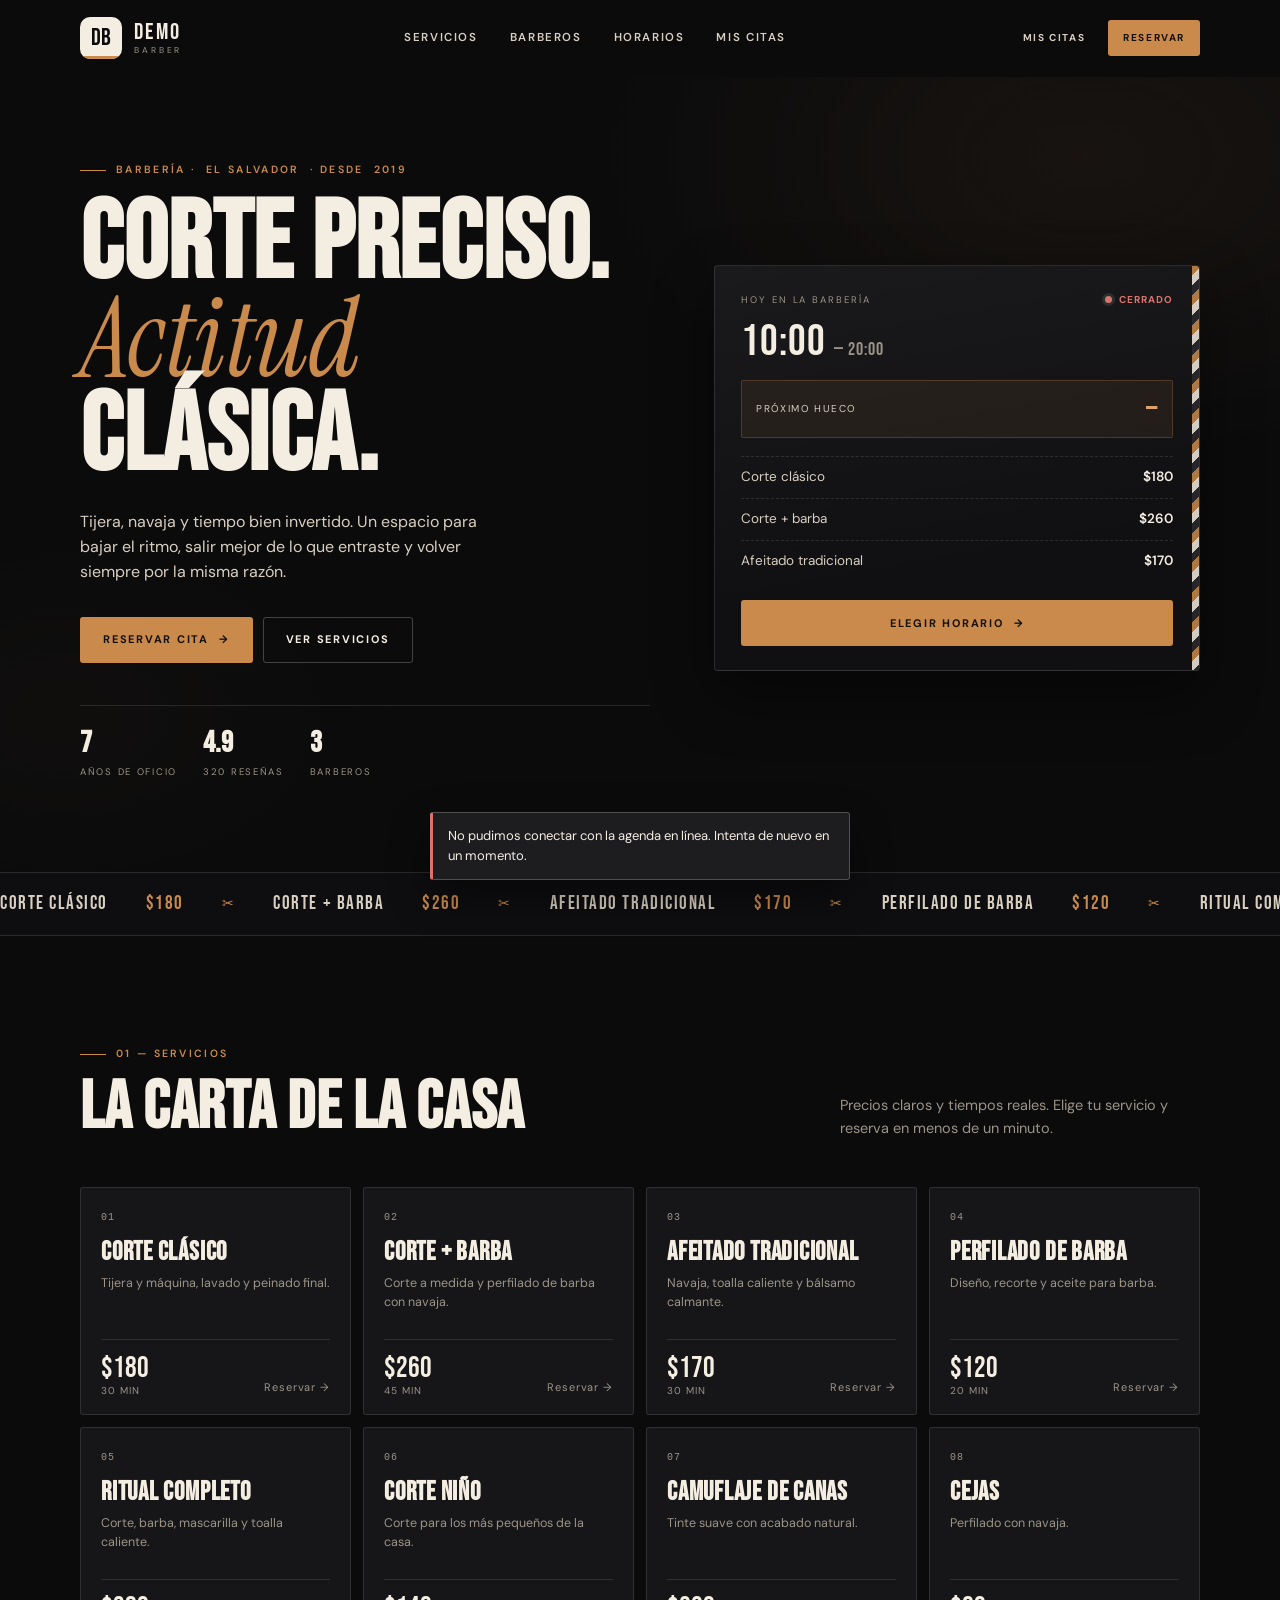
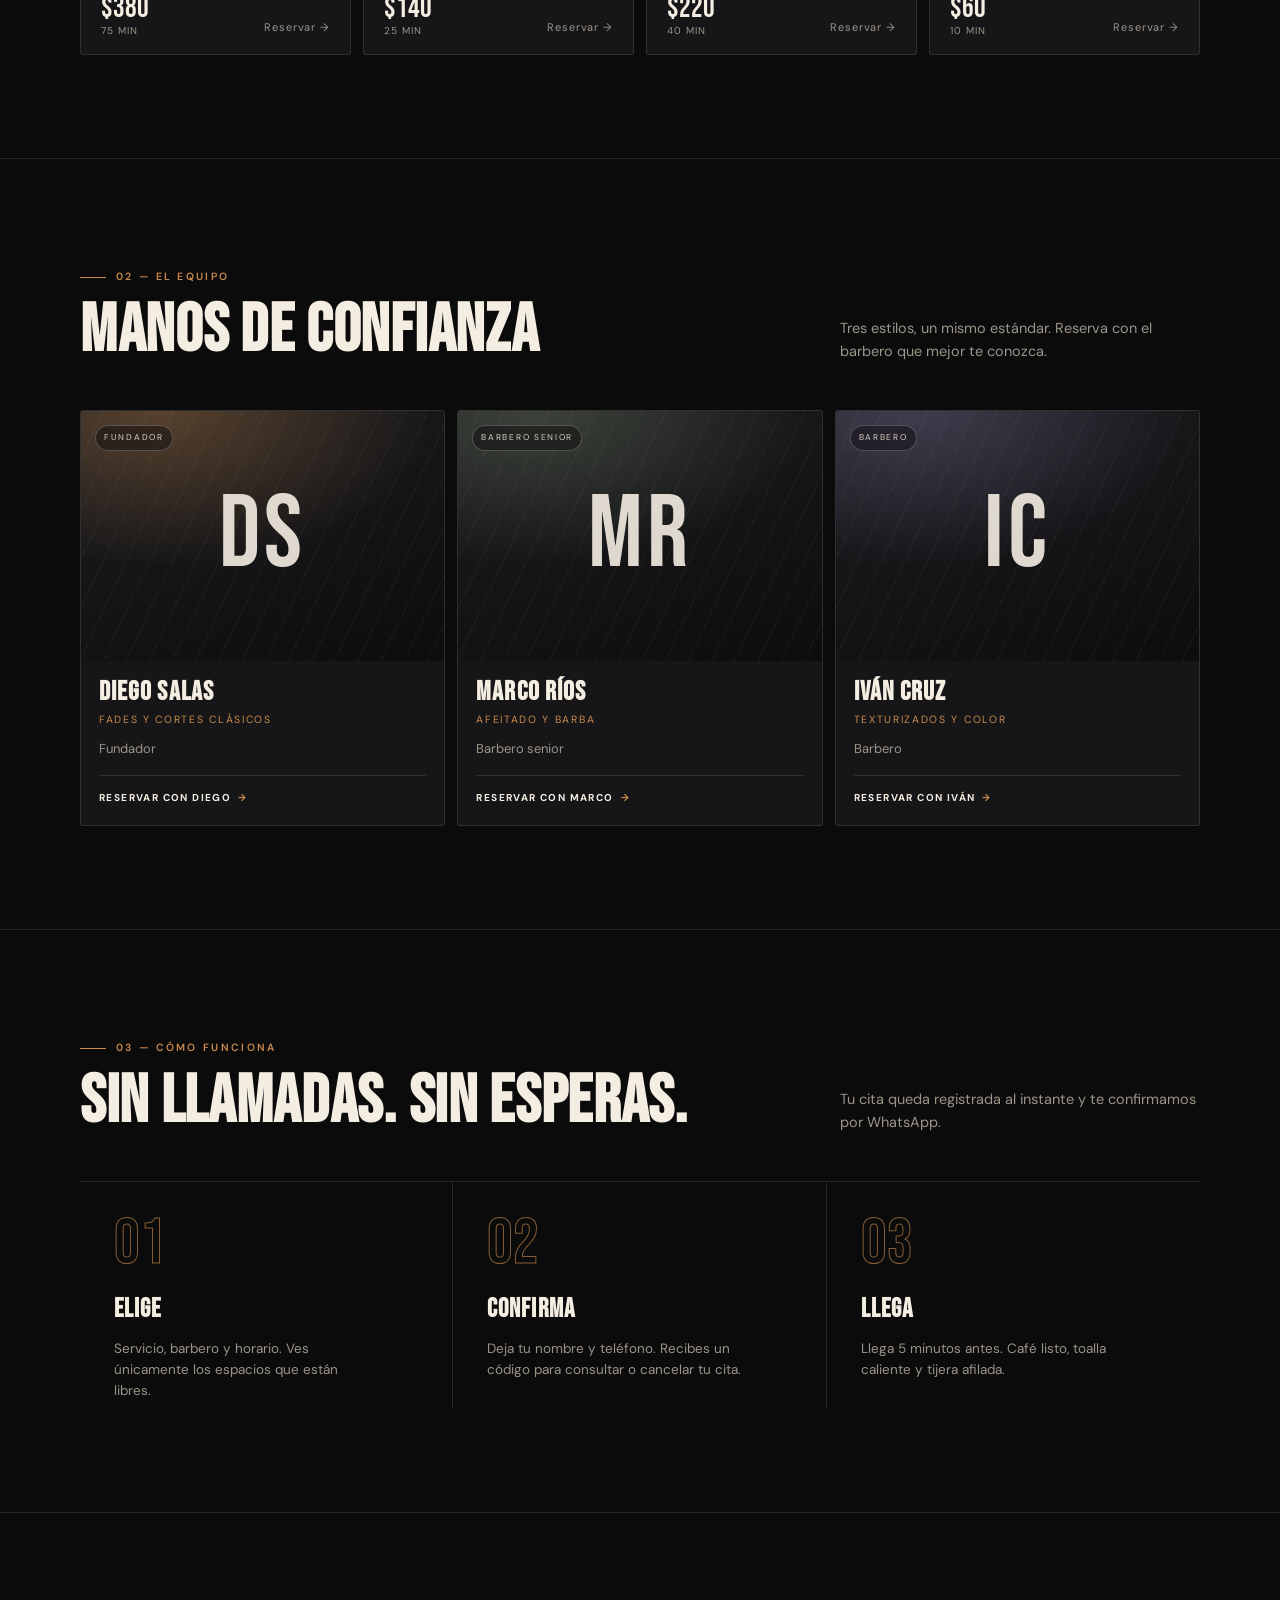
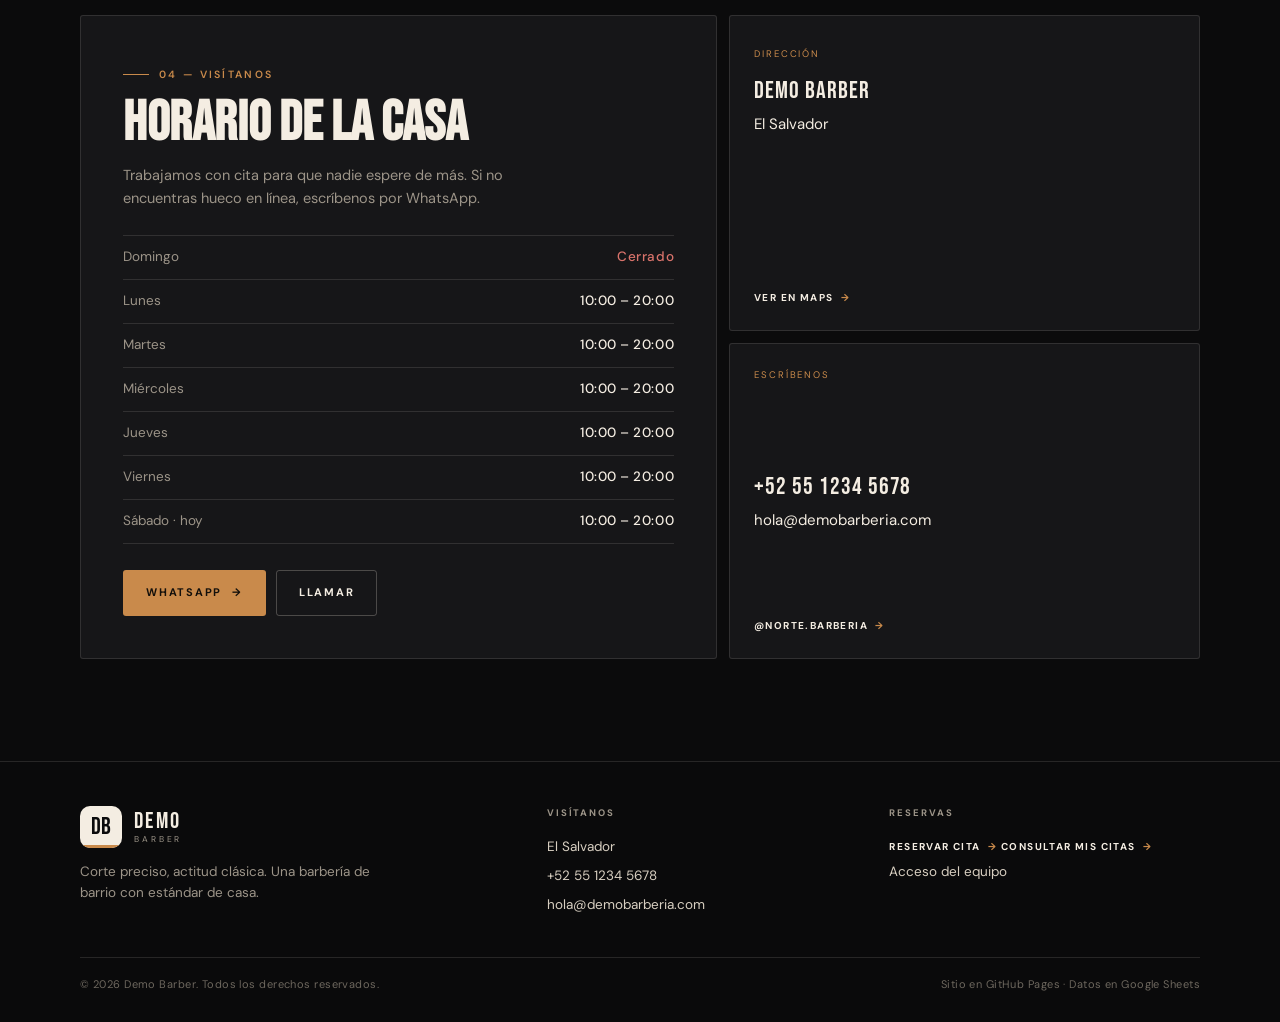
==== commit 28496a1b: "Sincronizar marca y contacto desde Sheets" ====
--- a/index.html
+++ b/index.html
@@ -3,8 +3,8 @@
 <head>
   <meta charset="UTF-8">
   <meta name="viewport" content="width=device-width, initial-scale=1, viewport-fit=cover">
-  <title>Norte Barbería — Reserva tu corte en Roma Norte, CDMX</title>
-  <meta name="description" content="Barbería en Roma Norte. Cortes clásicos, fades, barba y afeitado tradicional. Reserva en línea en menos de un minuto.">
+  <title>Demo Barber — Reserva tu cita</title>
+  <meta name="description" content="Demo Barber en El Salvador. Consulta servicios y reserva tu cita en línea.">
   <meta name="theme-color" content="#0b0b0c">
   <link rel="icon" href="assets/favicon.svg" type="image/svg+xml">
   <link rel="preconnect" href="https://fonts.googleapis.com">
@@ -17,11 +17,11 @@
 
   <header class="site-header" id="site-header">
     <div class="container site-header__inner">
-      <a class="brand" href="#inicio" aria-label="Norte Barbería, inicio">
-        <span class="brand__mark" aria-hidden="true">NB</span>
+      <a class="brand" href="#inicio" aria-label="Demo Barber, inicio">
+        <span class="brand__mark" data-config="monograma" aria-hidden="true">DB</span>
         <span class="brand__text">
-          <span class="brand__name">NORTE</span>
-          <span class="brand__sub">BARBERÍA</span>
+          <span class="brand__name" data-config="brand_first">DEMO</span>
+          <span class="brand__sub" data-config="brand_second">BARBER</span>
         </span>
       </a>
 
@@ -47,7 +47,7 @@
     <section class="hero" id="inicio">
       <div class="container hero__grid">
         <div>
-          <span class="eyebrow" data-reveal>Barbería · <span data-config="ciudad">Ciudad de México</span> · desde <span data-config="anio">2019</span></span>
+          <span class="eyebrow" data-reveal>Barbería · <span data-config="ciudad">El Salvador</span> · desde <span data-config="anio">2019</span></span>
           <h1 class="hero__title" data-reveal>Corte preciso.<br><em>Actitud</em> clásica.</h1>
           <p class="hero__lead" data-reveal>
             Tijera, navaja y tiempo bien invertido. Un espacio para bajar el ritmo,
@@ -169,8 +169,8 @@
               <div>
                 <span class="contact-block__label">Dirección</span>
                 <div class="contact-block__value" style="margin-top:8px">
-                  <strong>Norte Barbería</strong>
-                  <span data-config="direccion">Av. Álvaro Obregón 145, Roma Norte, CDMX</span>
+                  <strong data-config="nombre_negocio">Demo Barber</strong>
+                  <span data-config="direccion">El Salvador</span>
                 </div>
               </div>
               <a class="link-arrow" data-config-link="maps" href="https://maps.google.com" target="_blank" rel="noopener">Ver en Maps</a>
@@ -179,7 +179,7 @@
               <span class="contact-block__label">Escríbenos</span>
               <div class="contact-block__value">
                 <strong data-config="telefono">+52 55 1234 5678</strong>
-                <span data-config="email">hola@nortebarberia.mx</span>
+                <span data-config="email">hola@demobarberia.com</span>
               </div>
               <a class="link-arrow" data-config-link="instagram" href="https://instagram.com" target="_blank" rel="noopener">@norte.barberia</a>
             </div>
@@ -193,20 +193,20 @@
     <div class="container">
       <div class="footer-grid">
         <div class="footer-brand">
-          <a class="brand" href="#inicio" aria-label="Norte Barbería">
-            <span class="brand__mark" aria-hidden="true">NB</span>
+          <a class="brand" href="#inicio" aria-label="Demo Barber">
+            <span class="brand__mark" data-config="monograma" aria-hidden="true">DB</span>
             <span class="brand__text">
-              <span class="brand__name">NORTE</span>
-              <span class="brand__sub">BARBERÍA</span>
+              <span class="brand__name" data-config="brand_first">DEMO</span>
+              <span class="brand__sub" data-config="brand_second">BARBER</span>
             </span>
           </a>
           <p>Corte preciso, actitud clásica. Una barbería de barrio con estándar de casa.</p>
         </div>
         <div class="footer-col">
           <h4>Visítanos</h4>
-          <span data-config="direccion">Av. Álvaro Obregón 145, Roma Norte</span>
+          <span data-config="direccion">El Salvador</span>
           <a href="tel:+525512345678" data-config-link="phone">+52 55 1234 5678</a>
-          <a href="mailto:hola@nortebarberia.mx" data-config-link="email">hola@nortebarberia.mx</a>
+          <a href="mailto:hola@demobarberia.com" data-config-link="email">hola@demobarberia.com</a>
         </div>
         <div class="footer-col">
           <h4>Reservas</h4>
@@ -216,7 +216,7 @@
         </div>
       </div>
       <div class="footer-bottom">
-        <span>© <span id="year">2026</span> Norte Barbería. Todos los derechos reservados.</span>
+        <span>© <span id="year">2026</span> <span data-config="nombre_negocio">Demo Barber</span>. Todos los derechos reservados.</span>
         <span>Sitio en GitHub Pages · Datos en Google Sheets</span>
       </div>
     </div>
@@ -255,7 +255,7 @@
           <h3>Tu cita</h3>
           <div class="summary" id="booking-summary"></div>
           <p class="summary__note">Sin anticipo. Si necesitas cancelar, puedes hacerlo desde “Mis citas” con el teléfono con el que reservaste.</p>
-          <div class="summary__brand">NORTE · BARBERÍA</div>
+          <div class="summary__brand" data-config="nombre_negocio">Demo Barber</div>
         </aside>
       </div>
     </div>
@@ -284,7 +284,7 @@
 
   <script src="js/config.js?v=20261114"></script>
   <script src="js/ui.js?v=20261113"></script>
-  <script src="js/store.js?v=20261113"></script>
-  <script src="js/app.js?v=20261113"></script>
+  <script src="js/store.js?v=20261114"></script>
+  <script src="js/app.js?v=20261114"></script>
 </body>
 </html>
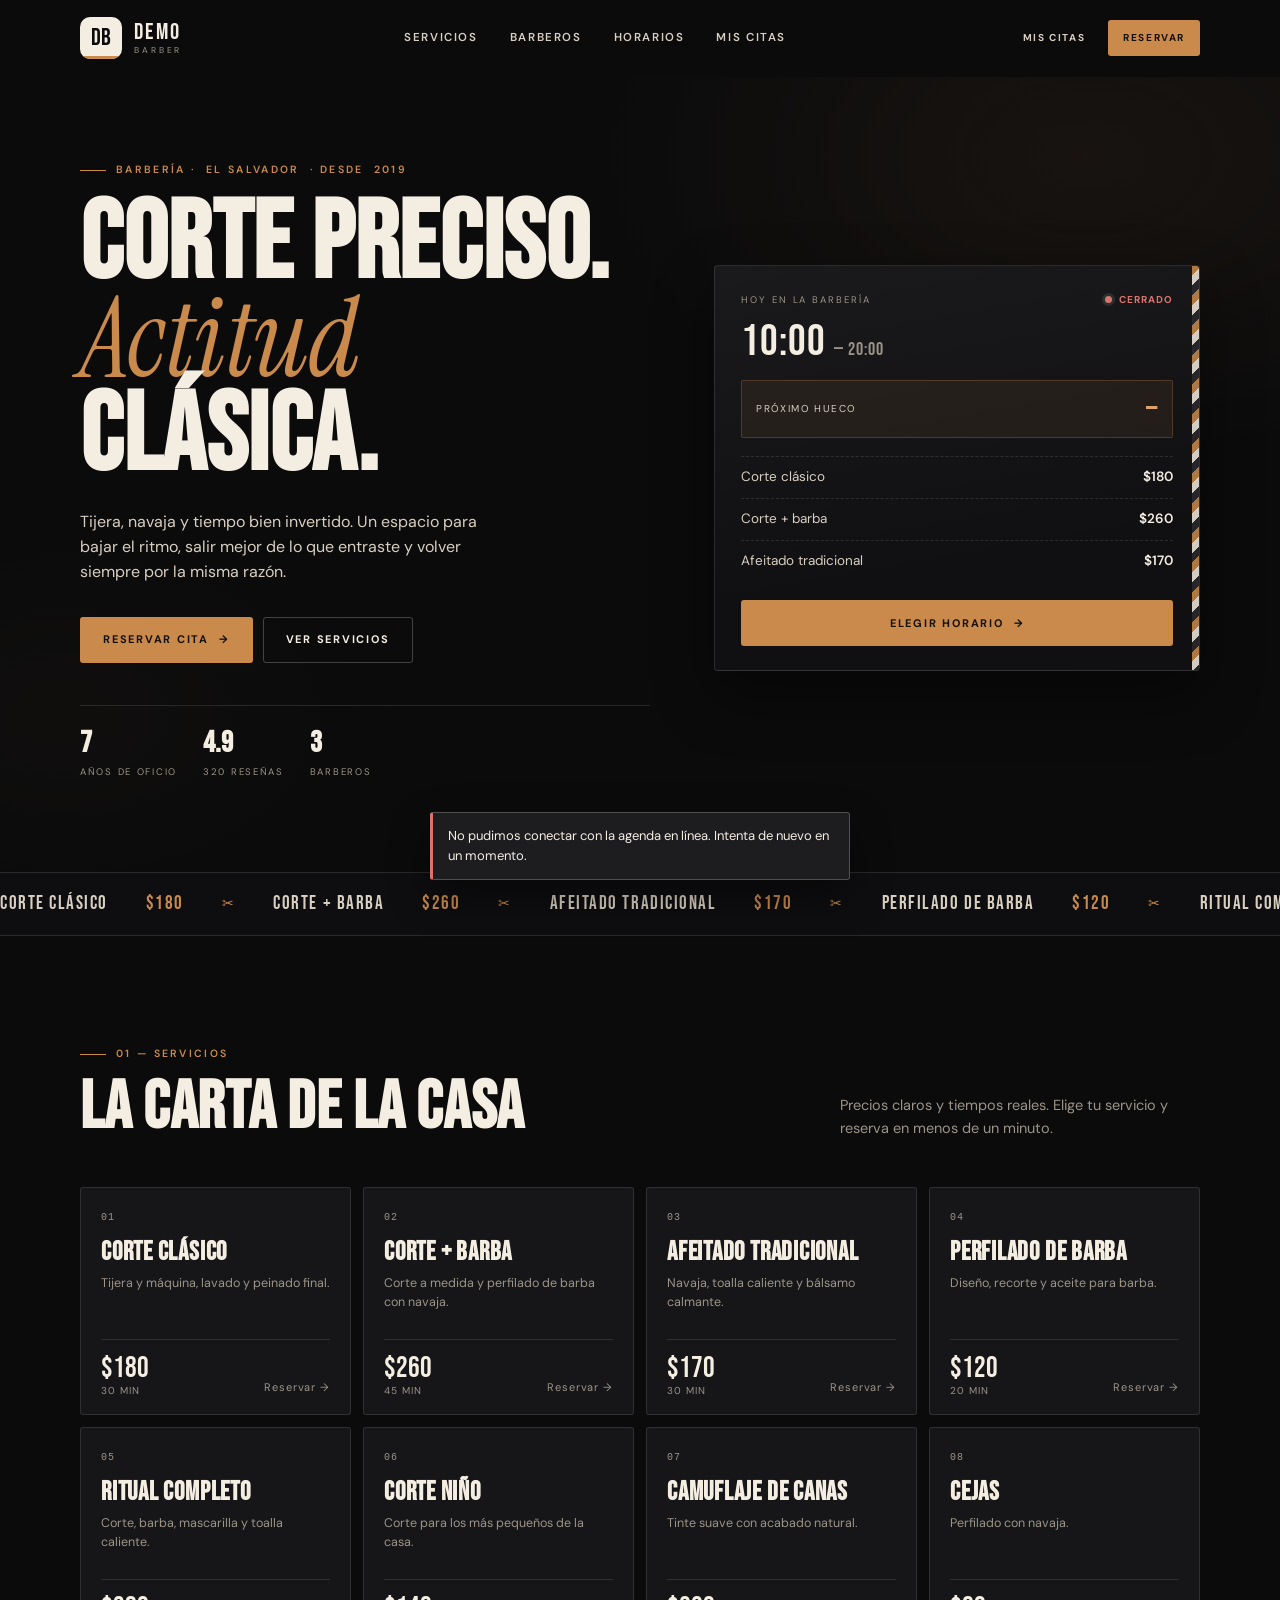
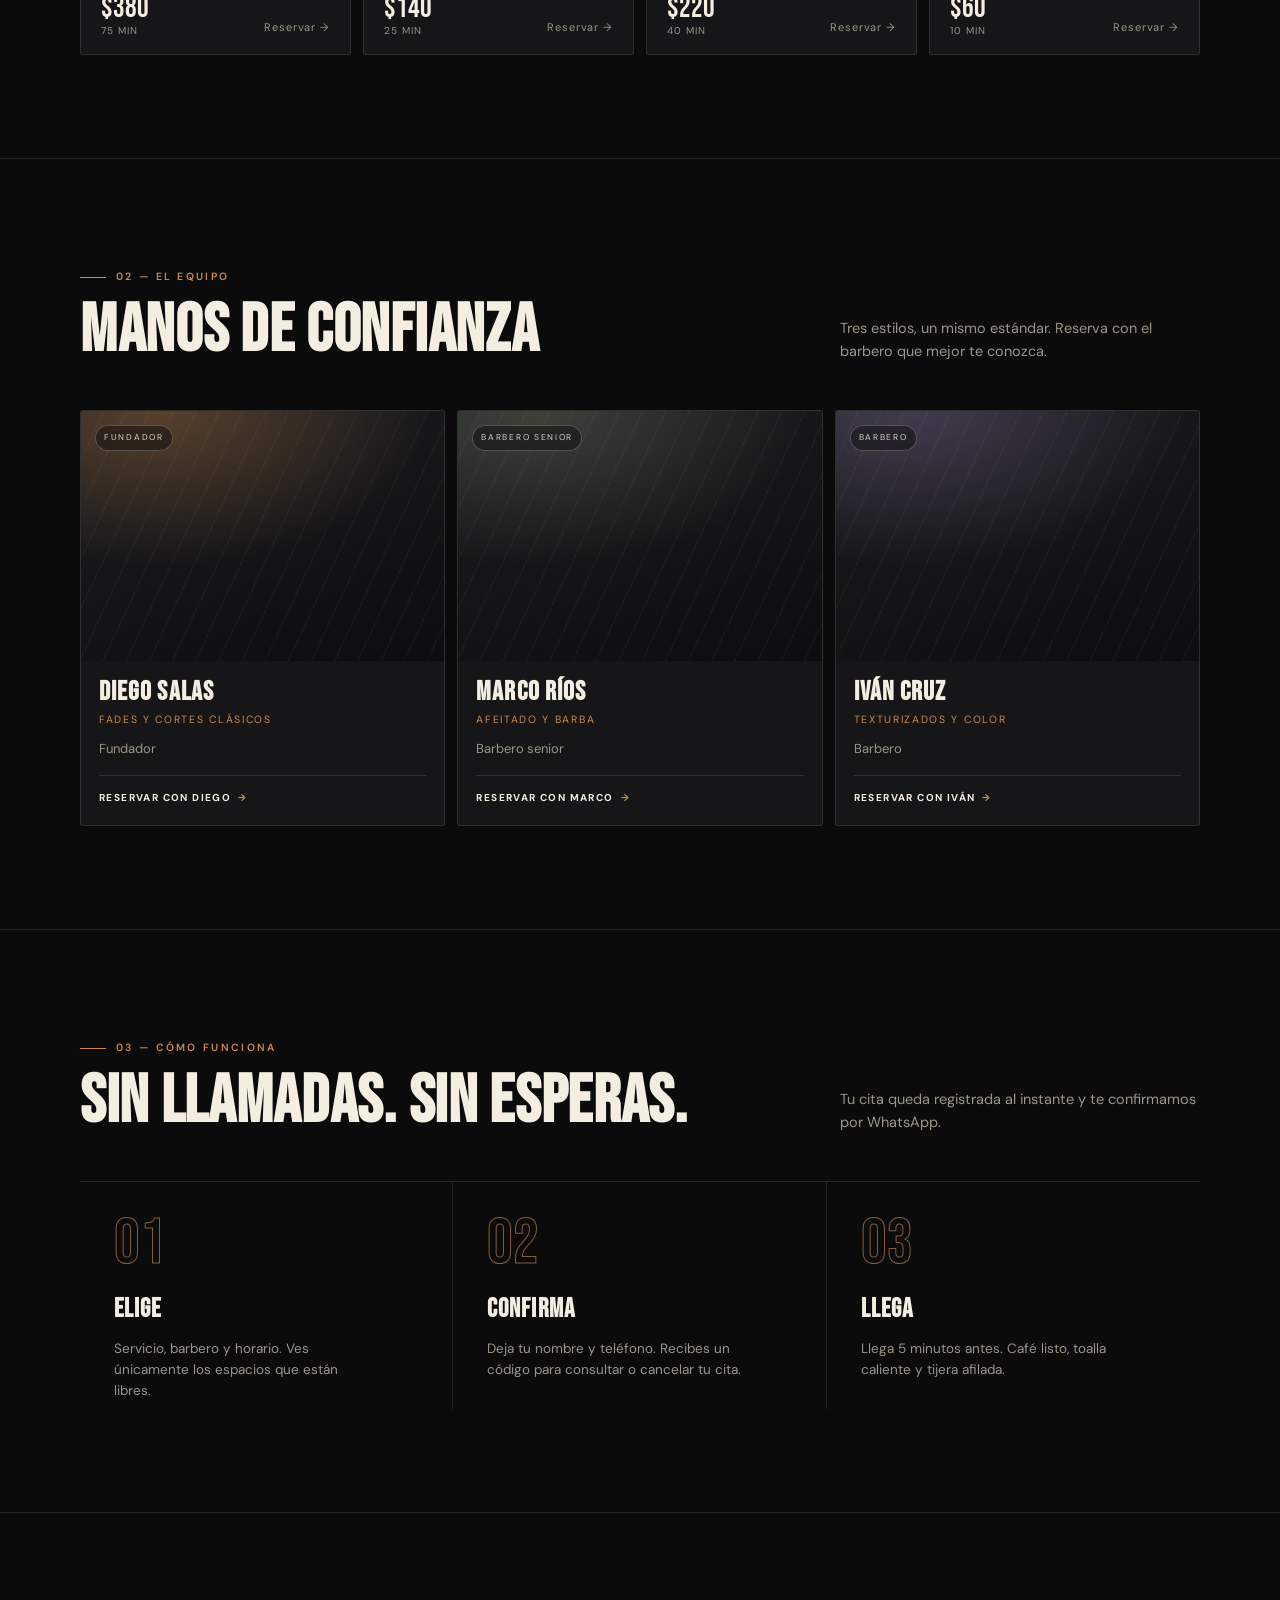
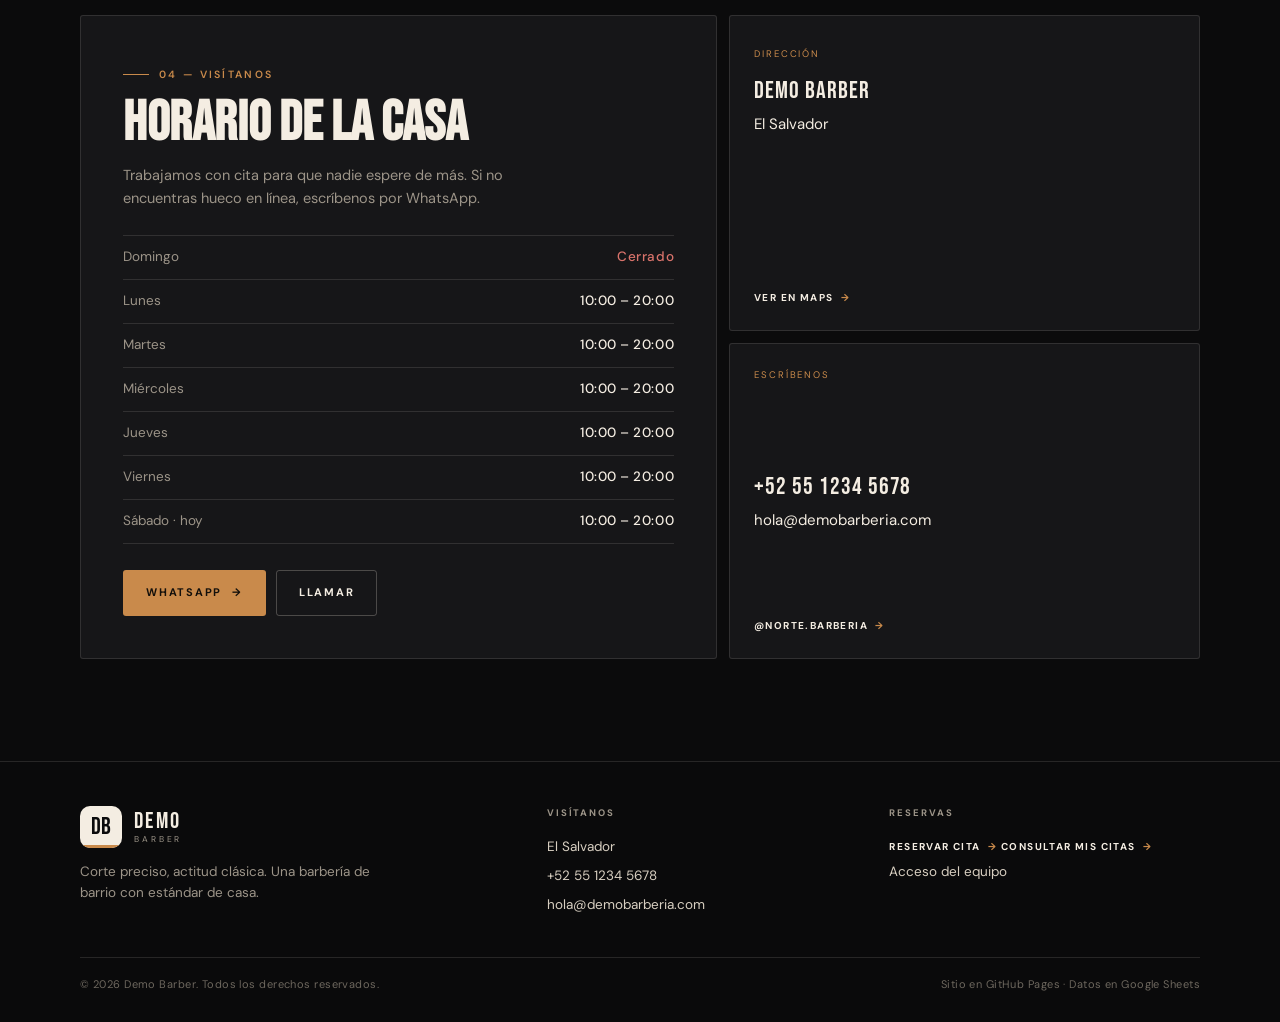
==== commit 07ab158d: "Display barber profile photos on public site" ====
--- a/index.html
+++ b/index.html
@@ -10,7 +10,7 @@
   <link rel="preconnect" href="https://fonts.googleapis.com">
   <link rel="preconnect" href="https://fonts.gstatic.com" crossorigin>
   <link href="https://fonts.googleapis.com/css2?family=Bebas+Neue&family=DM+Sans:wght@300;400;500;600;700&family=Instrument+Serif:ital@0;1&display=swap" rel="stylesheet">
-  <link rel="stylesheet" href="css/styles.css?v=20261113">
+  <link rel="stylesheet" href="css/styles.css?v=20261115a">
 </head>
 <body>
   <a class="sr-only" href="#inicio">Saltar al contenido</a>
@@ -282,9 +282,9 @@
     </div>
   </div>
 
-  <script src="js/config.js?v=20261114"></script>
+  <script src="js/config.js?v=20261114b"></script>
   <script src="js/ui.js?v=20261113"></script>
-  <script src="js/store.js?v=20261114"></script>
-  <script src="js/app.js?v=20261114"></script>
+  <script src="js/store.js?v=20261114b"></script>
+  <script src="js/app.js?v=20261115a"></script>
 </body>
 </html>
--- a/css/styles.css
+++ b/css/styles.css
@@ -528,6 +528,7 @@
     radial-gradient(120% 100% at 22% 0%, color-mix(in srgb, var(--barber-color, #c98a4b) 34%, transparent), transparent 62%),
     linear-gradient(160deg, #1d1d20, #0d0d0f);
 }
+.barber-card__photo { position: absolute; inset: 0; width: 100%; height: 100%; object-fit: cover; object-position: center 35%; z-index: 0; }
 .barber-card__art::after {
   content: "";
   position: absolute; inset: 0;
@@ -748,7 +749,10 @@
   color: #14100b;
   background: var(--copper);
   flex: none;
-}
+  position: relative;
+  overflow: hidden;
+}
+.avatar img { position: absolute; inset: 0; width: 100%; height: 100%; object-fit: cover; border-radius: inherit; }
 .avatar--lg { width: 64px; height: 64px; font-size: 24px; }
 
 .date-strip { display: flex; gap: 7px; overflow-x: auto; padding-bottom: 8px; margin-top: 18px; scrollbar-width: thin; }
@@ -1040,6 +1044,32 @@
 .agenda__service { font-size: 11px; color: var(--admin-muted); white-space: nowrap; overflow: hidden; text-overflow: ellipsis; margin-top: 2px; }
 .agenda__side { display: flex; align-items: center; gap: 6px; }
 .agenda__empty { padding: 34px 16px; text-align: center; color: var(--admin-muted); font-size: 12.5px; }
+
+/* Agenda diaria de citas y disponibilidad */
+.daycal-card { margin-top: 14px; }
+.daycal-card .card__head { gap: 14px; flex-wrap: wrap; }
+.daycal-filters { display:flex; gap:8px; }
+.daycal-filters .input, .daycal-filters .select, .daycal-card .card__head > .input { min-height:34px; height:34px; font-size:12px; }
+.daycal { display:grid; grid-template-columns:64px minmax(520px,1fr); overflow:auto; max-height:720px; border:1px solid var(--admin-line); border-radius:8px; }
+.daycal__times { background:#faf8f4; }
+.daycal__hour { height:60px; position:relative; border-bottom:1px solid var(--admin-line); font-size:10px; color:var(--admin-muted); }
+.daycal__hour span { position:absolute; top:-7px; right:10px; }
+.daycal__hour button { display:block; position:absolute; right:3px; bottom:3px; width:16px; height:14px; border:0; padding:0; background:transparent; color:#8b806e; cursor:pointer; }
+.daycal__hour button::after { content:"+"; font-size:13px; }
+.daycal__hour button:disabled { display:none; }
+.daycal__track { position:relative; min-width:520px; background:repeating-linear-gradient(to bottom, transparent 0, transparent 59px, var(--admin-line) 59px, var(--admin-line) 60px); }
+.daycal__event { position:absolute; z-index:1; overflow:hidden; padding:5px 7px; border-radius:5px; border-left:3px solid #6e8a65; background:#edf3e9; color:#273626; font-size:11px; }
+.daycal__event b,.daycal__event small { display:block; overflow:hidden; white-space:nowrap; text-overflow:ellipsis; }
+.daycal__event small { font-size:10px; opacity:.82; margin-top:2px; }
+.daycal__event--break { background:#fff0d7; border-color:#cc8b2d; color:#594018; }
+.daycal__event--lunch { background:#f8e6d6; border-color:#c67942; color:#59361e; }
+.daycal__event--blocked { background:#f5dfdc; border-color:#b75b50; color:#572c28; }
+.daycal__event--available { background:#e4f0e8; border-color:#5b936a; color:#294532; }
+.daycal__event button { float:right; border:0; background:transparent; color:inherit; cursor:pointer; font-size:16px; line-height:12px; }
+.availability-form { display:grid; grid-template-columns:repeat(4,minmax(100px,1fr)) auto; gap:10px; align-items:end; padding:14px 16px; border-top:1px solid var(--admin-line); }
+.availability-form label { display:grid; gap:5px; font-size:11px; color:var(--admin-muted); }
+.availability-form .input,.availability-form .select { width:100%; min-height:36px; height:36px; font-size:12px; }
+@media(max-width:700px) { .availability-form { grid-template-columns:repeat(2,minmax(0,1fr)); } .daycal-filters { width:100%; } .daycal-filters>* { flex:1; min-width:0; } }
 
 .rank-list { display: flex; flex-direction: column; gap: 12px; }
 .rank-row { display: grid; grid-template-columns: 26px minmax(0, 1fr) auto; gap: 10px; align-items: center; }
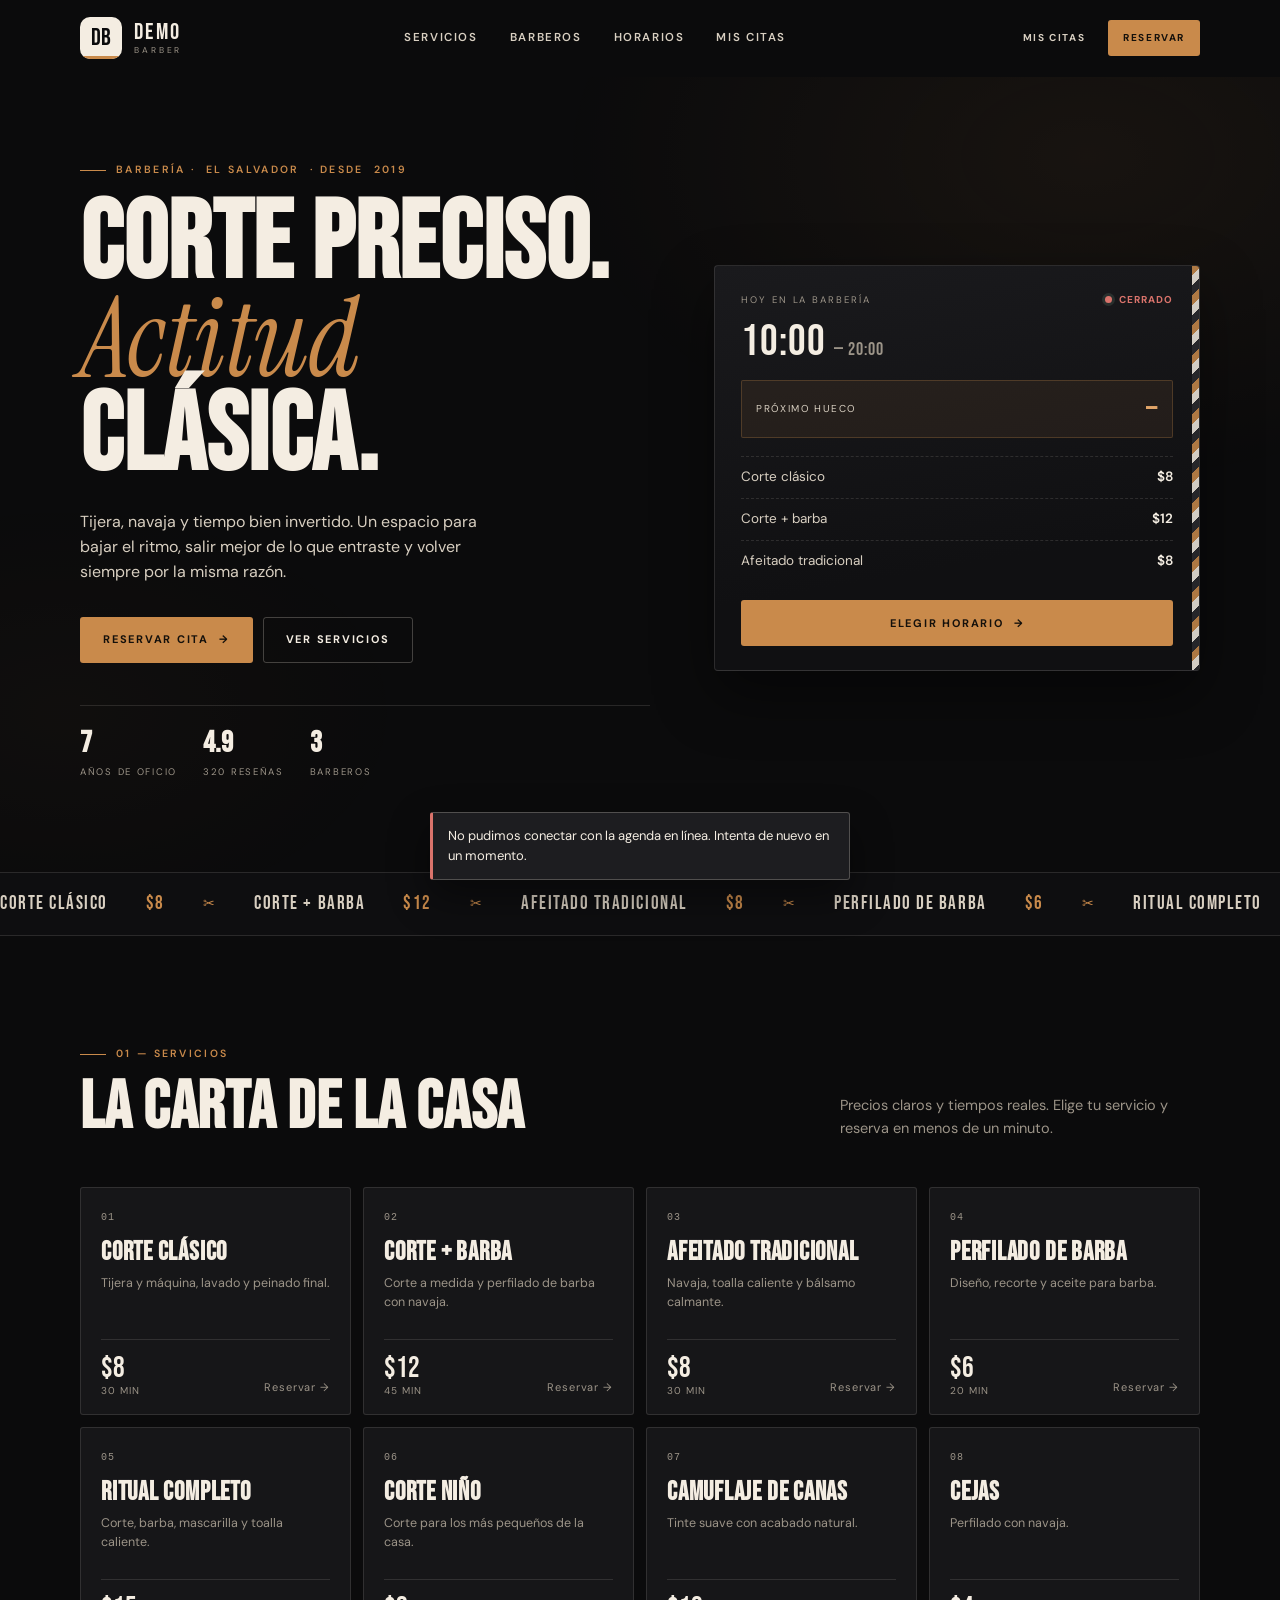
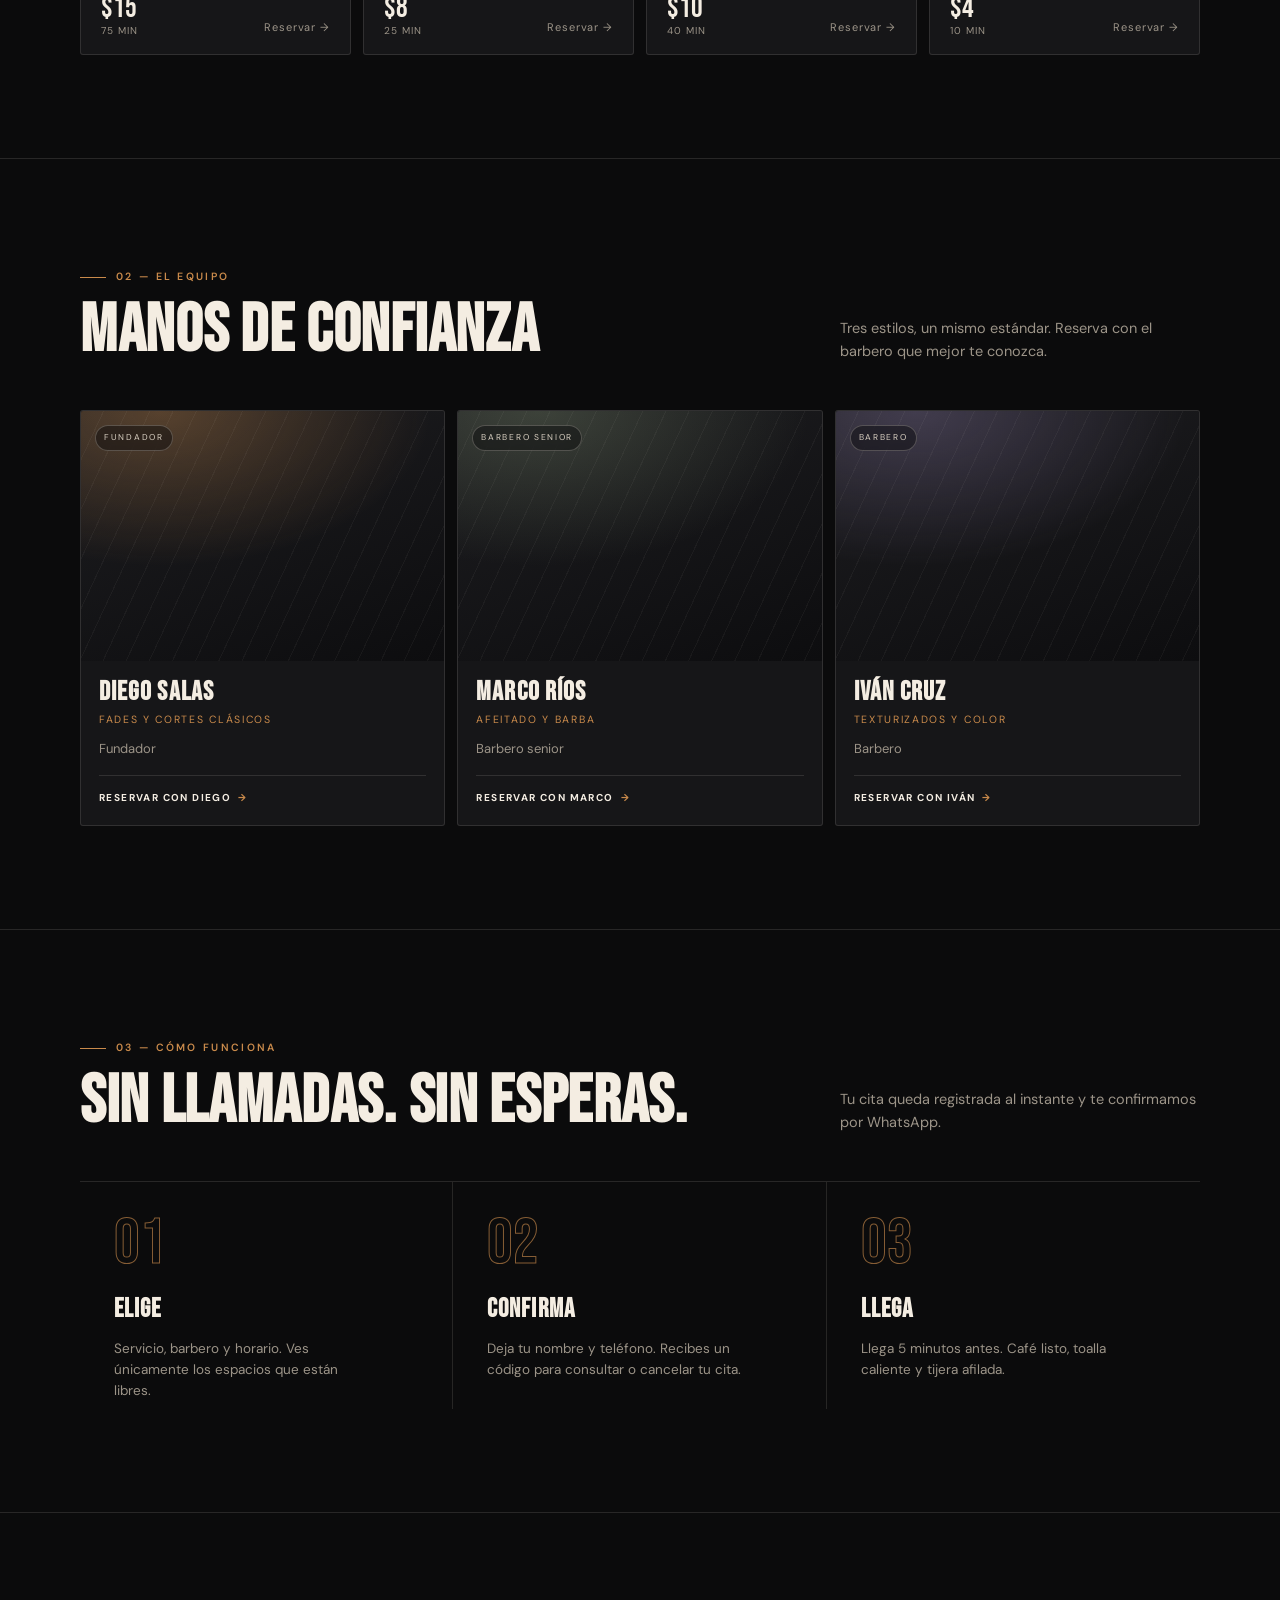
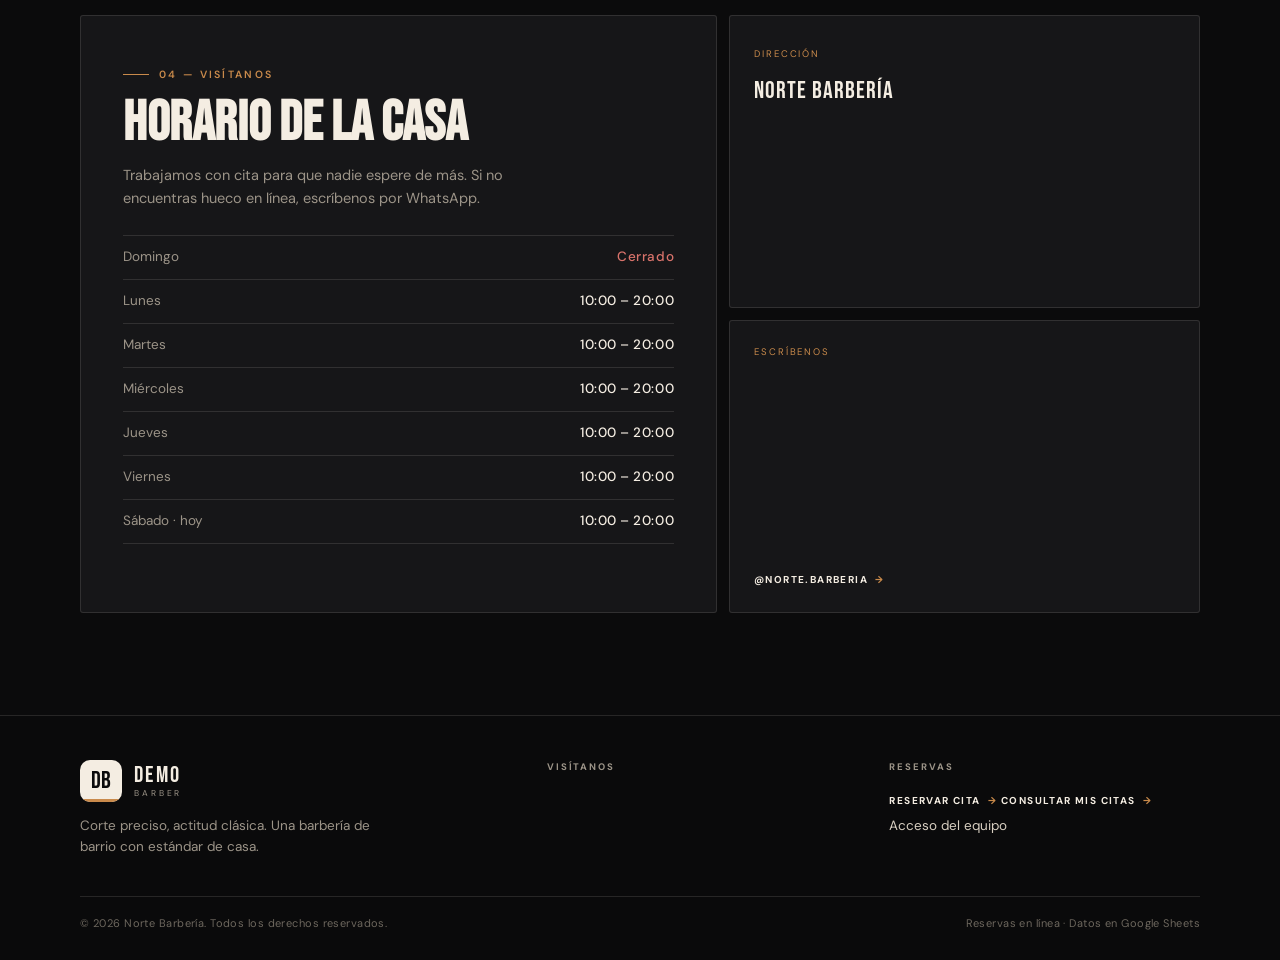
==== commit ad7eec82: "Localize barber platform for El Salvador" ====
--- a/index.html
+++ b/index.html
@@ -3,21 +3,21 @@
 <head>
   <meta charset="UTF-8">
   <meta name="viewport" content="width=device-width, initial-scale=1, viewport-fit=cover">
-  <title>Demo Barber — Reserva tu cita</title>
-  <meta name="description" content="Demo Barber en El Salvador. Consulta servicios y reserva tu cita en línea.">
+  <title>Norte Barbería — Reserva tu cita</title>
+  <meta name="description" content="Norte Barbería en El Salvador. Consulta servicios y reserva tu cita en línea.">
   <meta name="theme-color" content="#0b0b0c">
   <link rel="icon" href="assets/favicon.svg" type="image/svg+xml">
   <link rel="preconnect" href="https://fonts.googleapis.com">
   <link rel="preconnect" href="https://fonts.gstatic.com" crossorigin>
   <link href="https://fonts.googleapis.com/css2?family=Bebas+Neue&family=DM+Sans:wght@300;400;500;600;700&family=Instrument+Serif:ital@0;1&display=swap" rel="stylesheet">
-  <link rel="stylesheet" href="css/styles.css?v=20261115a">
+  <link rel="stylesheet" href="css/styles.css?v=20261115d">
 </head>
 <body>
   <a class="sr-only" href="#inicio">Saltar al contenido</a>
 
   <header class="site-header" id="site-header">
     <div class="container site-header__inner">
-      <a class="brand" href="#inicio" aria-label="Demo Barber, inicio">
+      <a class="brand" href="#inicio" aria-label="Norte Barbería, inicio">
         <span class="brand__mark" data-config="monograma" aria-hidden="true">DB</span>
         <span class="brand__text">
           <span class="brand__name" data-config="brand_first">DEMO</span>
@@ -157,29 +157,29 @@
             <p>Trabajamos con cita para que nadie espere de más. Si no encuentras hueco en línea, escríbenos por WhatsApp.</p>
             <div class="hours" id="hours-list"></div>
             <div class="contact-actions">
-              <a class="btn btn--primary" id="whatsapp-link" href="#" target="_blank" rel="noopener">
+              <a class="btn btn--primary" id="whatsapp-link" href="#" target="_blank" rel="noopener" hidden>
                 WhatsApp <span class="btn__arrow" aria-hidden="true">→</span>
               </a>
-              <a class="btn btn--outline" id="phone-link" href="tel:+525512345678">Llamar</a>
+              <a class="btn btn--outline" id="phone-link" data-config-link="phone" href="#" hidden>Llamar</a>
             </div>
           </div>
 
           <div class="contact-aside" data-reveal>
-            <div class="contact-block">
+            <div class="contact-block" data-contact-address>
               <div>
                 <span class="contact-block__label">Dirección</span>
                 <div class="contact-block__value" style="margin-top:8px">
-                  <strong data-config="nombre_negocio">Demo Barber</strong>
-                  <span data-config="direccion">El Salvador</span>
+                  <strong data-config="nombre_negocio">Norte Barbería</strong>
+                  <span data-config="direccion"></span>
                 </div>
               </div>
-              <a class="link-arrow" data-config-link="maps" href="https://maps.google.com" target="_blank" rel="noopener">Ver en Maps</a>
+              <a class="link-arrow" data-config-link="maps" href="#" target="_blank" rel="noopener" hidden>Ver en Maps</a>
             </div>
             <div class="contact-block">
               <span class="contact-block__label">Escríbenos</span>
               <div class="contact-block__value">
-                <strong data-config="telefono">+52 55 1234 5678</strong>
-                <span data-config="email">hola@demobarberia.com</span>
+                <strong data-config="telefono"></strong>
+                <span data-config="email"></span>
               </div>
               <a class="link-arrow" data-config-link="instagram" href="https://instagram.com" target="_blank" rel="noopener">@norte.barberia</a>
             </div>
@@ -193,7 +193,7 @@
     <div class="container">
       <div class="footer-grid">
         <div class="footer-brand">
-          <a class="brand" href="#inicio" aria-label="Demo Barber">
+          <a class="brand" href="#inicio" aria-label="Norte Barbería">
             <span class="brand__mark" data-config="monograma" aria-hidden="true">DB</span>
             <span class="brand__text">
               <span class="brand__name" data-config="brand_first">DEMO</span>
@@ -202,11 +202,11 @@
           </a>
           <p>Corte preciso, actitud clásica. Una barbería de barrio con estándar de casa.</p>
         </div>
-        <div class="footer-col">
+        <div class="footer-col" data-contact-footer>
           <h4>Visítanos</h4>
-          <span data-config="direccion">El Salvador</span>
-          <a href="tel:+525512345678" data-config-link="phone">+52 55 1234 5678</a>
-          <a href="mailto:hola@demobarberia.com" data-config-link="email">hola@demobarberia.com</a>
+          <span data-config="direccion"></span>
+          <a href="#" data-config-link="phone" hidden></a>
+          <a href="#" data-config-link="email" hidden></a>
         </div>
         <div class="footer-col">
           <h4>Reservas</h4>
@@ -216,8 +216,8 @@
         </div>
       </div>
       <div class="footer-bottom">
-        <span>© <span id="year">2026</span> <span data-config="nombre_negocio">Demo Barber</span>. Todos los derechos reservados.</span>
-        <span>Sitio en GitHub Pages · Datos en Google Sheets</span>
+      <span>© <span id="year">2026</span> <span data-config="nombre_negocio">Norte Barbería</span>. Todos los derechos reservados.</span>
+      <span>Reservas en línea · Datos en Google Sheets</span>
       </div>
     </div>
   </footer>
@@ -254,8 +254,8 @@
         <aside class="booking__aside">
           <h3>Tu cita</h3>
           <div class="summary" id="booking-summary"></div>
-          <p class="summary__note">Sin anticipo. Si necesitas cancelar, puedes hacerlo desde “Mis citas” con el teléfono con el que reservaste.</p>
-          <div class="summary__brand" data-config="nombre_negocio">Demo Barber</div>
+          <p class="summary__note">Sin anticipo. Consulta o cancela tus citas desde “Mis citas” con tu código de cliente, nombre y teléfono.</p>
+          <div class="summary__brand" data-config="nombre_negocio">Norte Barbería</div>
         </aside>
       </div>
     </div>
@@ -271,20 +271,21 @@
       <div class="lookup-panel">
         <span class="eyebrow">Consulta</span>
         <h2 class="booking__title" id="lookup-title" style="margin-top:12px">Mis citas</h2>
-        <p class="booking__sub">Escribe el teléfono con el que reservaste para ver, cancelar o guardar tu cita.</p>
+        <p class="booking__sub">Ingresa tu código de cliente, nombre y teléfono para ver tu historial y tus próximas citas.</p>
         <form class="lookup-form" id="lookup-form">
-          <label class="sr-only" for="lookup-phone">Teléfono</label>
-          <input class="input" id="lookup-phone" name="telefono" type="tel" inputmode="tel" autocomplete="tel" placeholder="55 1234 5678" required>
-          <button class="btn btn--primary" type="submit">Buscar</button>
+          <label class="field"><span class="field__label">Código de cliente</span><input class="input" id="lookup-code" name="codigo_cliente" placeholder="BA-01" autocomplete="off" required></label>
+          <label class="field"><span class="field__label">Nombre completo</span><input class="input" id="lookup-name" name="nombre" autocomplete="name" required></label>
+          <label class="field"><span class="field__label">Teléfono salvadoreño (8 dígitos)</span><input class="input" id="lookup-phone" name="telefono" type="tel" inputmode="numeric" autocomplete="tel" placeholder="00000000" required></label>
+          <button class="btn btn--primary" type="submit">Ver mis citas</button>
         </form>
         <div id="lookup-results" aria-live="polite"></div>
       </div>
     </div>
   </div>
 
-  <script src="js/config.js?v=20261114b"></script>
-  <script src="js/ui.js?v=20261113"></script>
-  <script src="js/store.js?v=20261114b"></script>
-  <script src="js/app.js?v=20261115a"></script>
+  <script src="js/config.js?v=20261115d"></script>
+  <script src="js/ui.js?v=20261115d"></script>
+  <script src="js/store.js?v=20261115d"></script>
+  <script src="js/app.js?v=20261115e"></script>
 </body>
 </html>
--- a/css/styles.css
+++ b/css/styles.css
@@ -5,6 +5,8 @@
    3. Componentes   7. Reservas / modales
    4. Utilidades    8. Panel de administración
    ============================================================ */
+
+[hidden] { display: none !important; }
 
 /* ---------- 1. Tokens ---------- */
 :root {
@@ -178,6 +180,15 @@
 .form-grid { display: grid; grid-template-columns: 1fr 1fr; gap: 14px; }
 .field--full { grid-column: 1 / -1; }
 .field-hint { font-size: 12px; color: var(--muted); }
+.field-hint--success { color: #8fc69a; }
+.field-hint--error { color: #e28d85; }
+.returning-client { margin-top: 18px; padding: 14px; border: 1px solid var(--line); border-radius: var(--radius); }
+.returning-client__form { margin-top: 14px; }
+.returning-client__form[hidden] { display: none; }
+.returning-client__form .field__label { font-size: 10px; font-weight: 700; letter-spacing: .12em; text-transform: uppercase; color: var(--muted); }
+.client-history-head { display: flex; justify-content: space-between; align-items: center; gap: 12px; margin-top: 20px; padding: 14px; border: 1px solid var(--line); border-radius: var(--radius); }
+.client-history-head h3 { margin-top: 5px; font-family: var(--font-display); font-size: 22px; font-weight: 400; text-transform: uppercase; }
+.client-history-head > span { color: var(--muted); font-size: 12px; }
 
 /* ---------- 4. Utilidades ---------- */
 .section { padding-block: clamp(64px, 8vw, 104px); }
@@ -835,8 +846,8 @@
 .success-actions { display: flex; flex-wrap: wrap; gap: 8px; justify-content: center; margin-top: 22px; }
 
 .lookup-panel { padding: clamp(24px, 4vw, 34px); }
-.lookup-form { display: flex; gap: 8px; margin-top: 22px; }
-.lookup-form .input { flex: 1; }
+.lookup-form { display: grid; grid-template-columns: 1fr 1fr; gap: 12px; margin-top: 22px; }
+.lookup-form button { grid-column: 1 / -1; }
 .appointments-list { margin-top: 22px; display: flex; flex-direction: column; gap: 8px; }
 .appt-card { border: 1px solid var(--line); border-radius: var(--radius); background: var(--surface); padding: 14px 16px; }
 .appt-card__top { display: flex; justify-content: space-between; gap: 12px; align-items: flex-start; }
@@ -1339,6 +1350,20 @@
 .barbero-live-chip[hidden] { display: none; }
 .barbero-sync { font-size: 10px; color: var(--admin-muted); white-space: nowrap; }
 
+.barbero-loading {
+  position: fixed; z-index: 180; left: 50%; bottom: max(20px, env(safe-area-inset-bottom));
+  transform: translateX(-50%); display: flex; align-items: center; gap: 10px;
+  min-height: 64px; padding: 7px 16px 7px 8px; border: 1px solid rgba(255,255,255,.14);
+  border-radius: 999px; background: rgba(24,23,22,.78); color: #fffaf2;
+  box-shadow: 0 8px 28px rgba(0,0,0,.2); backdrop-filter: blur(8px);
+  font-size: 12px; font-weight: 600; letter-spacing: .01em; pointer-events: none;
+  animation: barbero-loading-in .18s ease-out both;
+}
+.barbero-loading[hidden] { display: none; }
+.barbero-loading__animation { width: 48px; height: 48px; flex: 0 0 48px; }
+.barbero-loading__animation svg { display: block; width: 100%; height: 100%; }
+@keyframes barbero-loading-in { from { opacity: 0; transform: translate(-50%, 8px); } }
+
 @media (max-width: 720px) {
   .barbero-who__role, .barbero-sync { display: none; }
   .barbero-shell .topbar { gap: 8px; }
@@ -1425,7 +1450,8 @@
   .option-grid { grid-template-columns: 1fr; }
   .slot-grid { grid-template-columns: repeat(3, 1fr); }
   .form-grid { grid-template-columns: 1fr; }
-  .lookup-form { flex-direction: column; }
+  .lookup-form { grid-template-columns: 1fr; }
+  .lookup-form button { grid-column: auto; }
   .kpi-grid { grid-template-columns: 1fr 1fr; }
   .barbers-admin-grid { grid-template-columns: 1fr; }
   .admin-form-grid { grid-template-columns: 1fr; }
